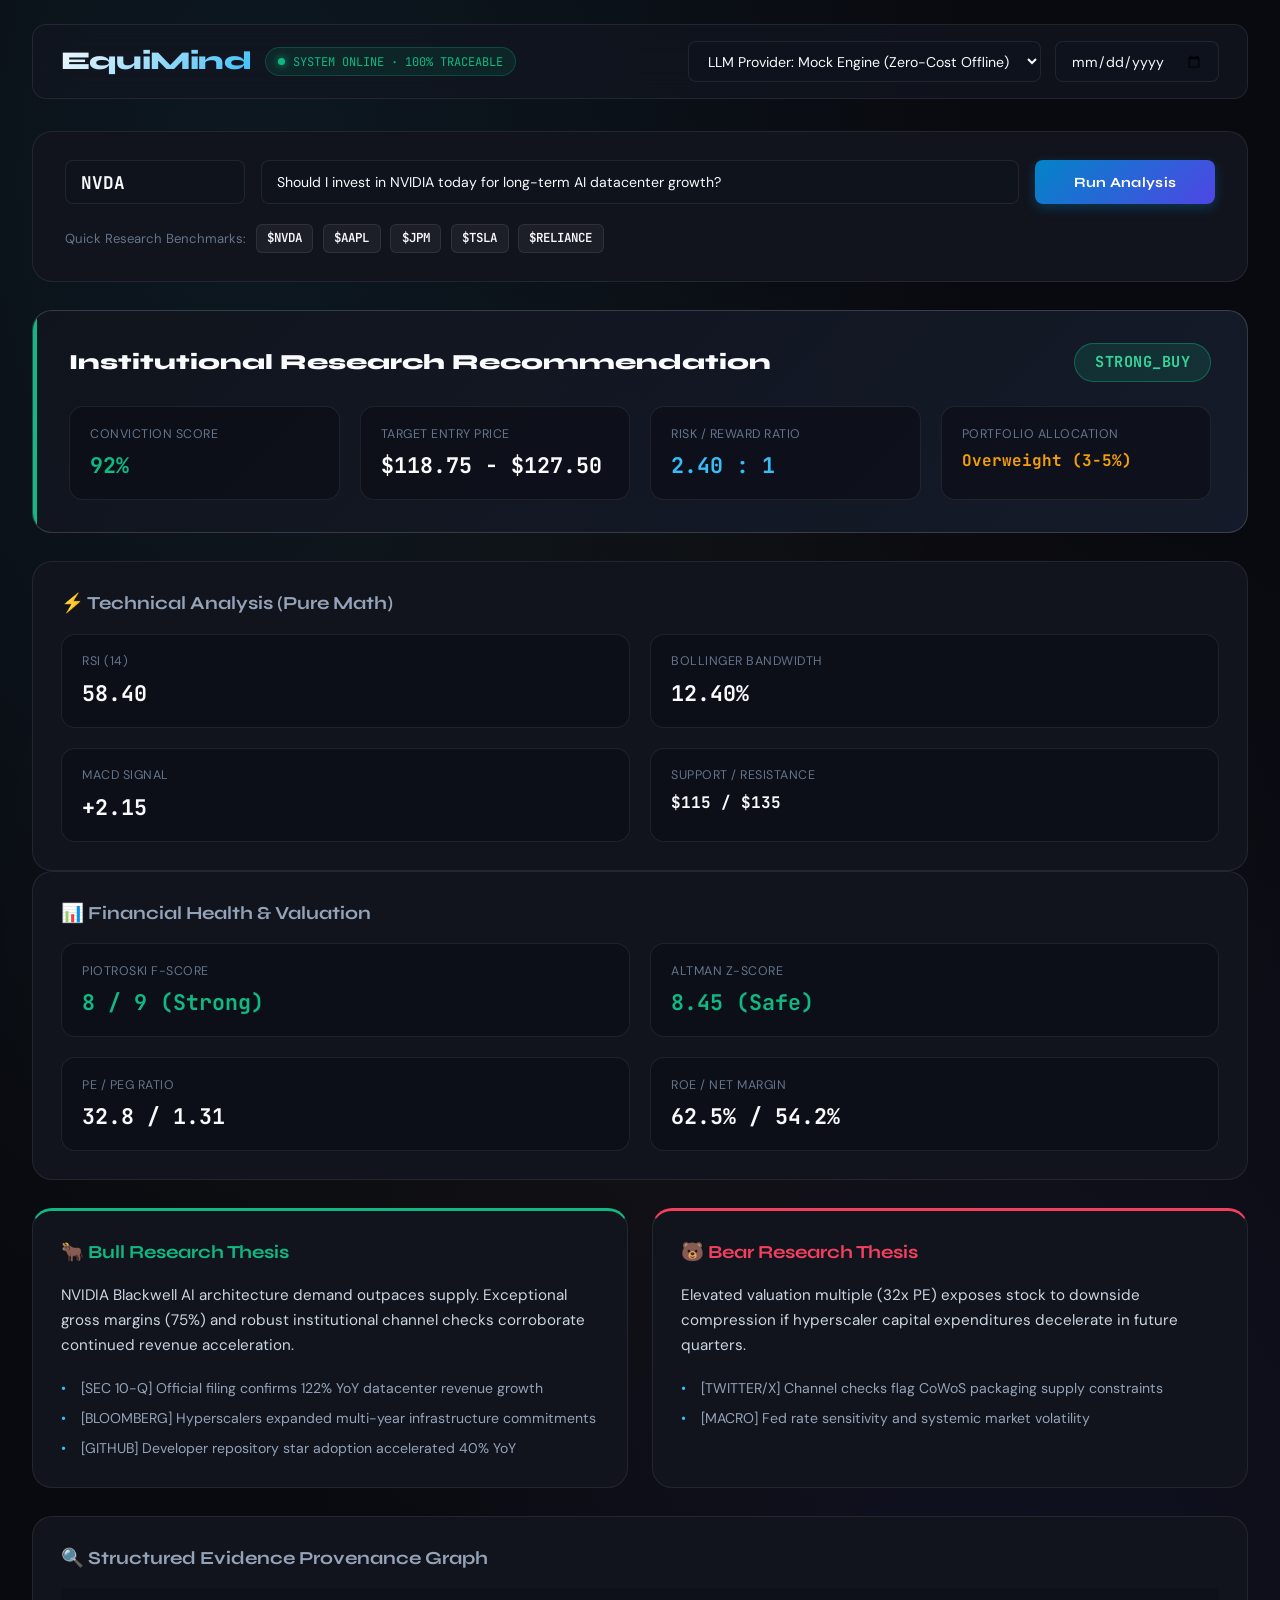
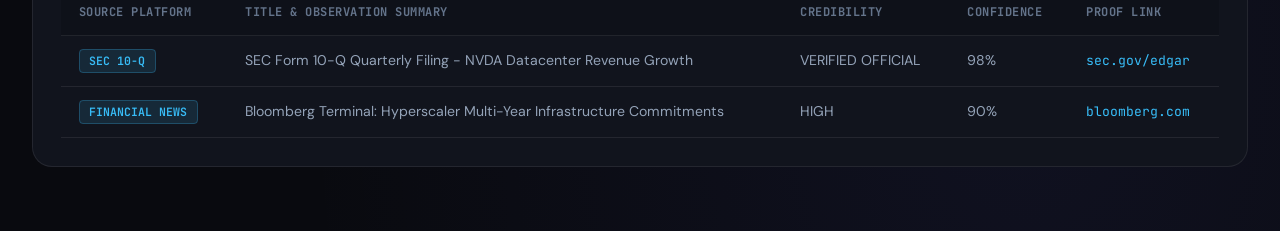
==== web/index.html @ 6b363937 "feat(equimind): complete Phase 7 master orchestrator, CLI, FastAPI server, and interactive web dashb" ====
<!DOCTYPE html>
<html lang="en" data-theme="dark">
<head>
    <meta charset="UTF-8">
    <meta name="viewport" content="width=device-width, initial-scale=1.0">
    <title>EquiMind | Autonomous AI Equity Research Firm</title>
    
    <!-- Premium Google Fonts matching ayushjha.online design language -->
    <link rel="preconnect" href="https://fonts.googleapis.com">
    <link rel="preconnect" href="https://fonts.gstatic.com" crossorigin>
    <link href="https://fonts.googleapis.com/css2?family=DM+Sans:ital,opsz,wght@0,9..40,400;0,9..40,500;0,9..40,600;0,9..40,700;1,9..40,400&family=JetBrains+Mono:wght@400;500;600;700&family=Syne:wght@500;600;700;800&display=swap" rel="stylesheet">
    
    <style>
        :root {
            --bg-body: #090a0f;
            --bg-card: #11141d;
            --bg-card-hover: #171b28;
            --bg-panel: rgba(18, 22, 32, 0.75);
            --border-subtle: rgba(255, 255, 255, 0.08);
            --border-highlight: rgba(255, 255, 255, 0.16);
            
            --text-heading: #f8fafc;
            --text-body: #94a3b8;
            --text-muted: #64748b;
            
            --accent-primary: #38bdf8;   /* Electric Cyan */
            --accent-gold: #f59e0b;      /* Cyber Amber */
            --accent-emerald: #10b981;   /* Electric Emerald */
            --accent-rose: #f43f5e;      /* Crimson Rose */
            --accent-indigo: #6366f1;    /* Deep Indigo */
            
            --font-display: 'Syne', sans-serif;
            --font-body: 'DM Sans', sans-serif;
            --font-mono: 'JetBrains Mono', monospace;
            
            --radius-sm: 8px;
            --radius-md: 14px;
            --radius-lg: 20px;
        }

        * {
            box-sizing: border-box;
            margin: 0;
            padding: 0;
        }

        body {
            font-family: var(--font-body);
            background-color: var(--bg-body);
            background-image: 
                radial-gradient(ellipse at 20% 10%, rgba(56, 189, 248, 0.08) 0%, transparent 50%),
                radial-gradient(ellipse at 80% 90%, rgba(99, 102, 241, 0.08) 0%, transparent 50%),
                radial-gradient(circle at 50% 50%, rgba(245, 158, 11, 0.04) 0%, transparent 60%);
            color: var(--text-body);
            min-height: 100vh;
            padding: 1.5rem 2rem 4rem;
            line-height: 1.5;
        }

        /* Top Navigation Header */
        header {
            max-width: 1400px;
            margin: 0 auto 2rem;
            display: flex;
            justify-content: space-between;
            align-items: center;
            padding: 1rem 1.75rem;
            background: var(--bg-panel);
            backdrop-filter: blur(16px);
            border: 1px solid var(--border-subtle);
            border-radius: var(--radius-md);
        }

        .brand {
            display: flex;
            align-items: center;
            gap: 0.85rem;
        }

        .brand-logo {
            font-family: var(--font-display);
            font-size: 1.6rem;
            font-weight: 800;
            letter-spacing: -0.5px;
            color: var(--text-heading);
            background: linear-gradient(135deg, #f8fafc 0%, #38bdf8 100%);
            -webkit-background-clip: text;
            -webkit-text-fill-color: transparent;
        }

        .system-status {
            display: flex;
            align-items: center;
            gap: 0.5rem;
            font-family: var(--font-mono);
            font-size: 0.75rem;
            color: var(--accent-emerald);
            background: rgba(16, 185, 129, 0.1);
            padding: 0.3rem 0.75rem;
            border-radius: 20px;
            border: 1px solid rgba(16, 185, 129, 0.25);
        }

        .pulse-dot {
            width: 7px;
            height: 7px;
            background-color: var(--accent-emerald);
            border-radius: 50%;
            box-shadow: 0 0 8px var(--accent-emerald);
            animation: pulse-ring 2s cubic-bezier(0.4, 0, 0.6, 1) infinite;
        }

        @keyframes pulse-ring {
            0%, 100% { opacity: 1; transform: scale(1); }
            50% { opacity: 0.4; transform: scale(0.85); }
        }

        .header-controls {
            display: flex;
            gap: 0.85rem;
            align-items: center;
        }

        select, input[type="text"], input[type="date"], button {
            font-family: var(--font-body);
            background: rgba(15, 19, 29, 0.9);
            border: 1px solid var(--border-subtle);
            color: var(--text-heading);
            padding: 0.6rem 0.95rem;
            border-radius: var(--radius-sm);
            font-size: 0.88rem;
            outline: none;
            transition: all 0.2s ease;
        }

        select:focus, input:focus {
            border-color: var(--accent-primary);
            box-shadow: 0 0 0 3px rgba(56, 189, 248, 0.15);
        }

        .btn-primary {
            font-family: var(--font-display);
            font-weight: 700;
            letter-spacing: 0.3px;
            background: linear-gradient(135deg, #0284c7 0%, #4f46e5 100%);
            color: #ffffff;
            border: none;
            cursor: pointer;
            padding: 0.65rem 1.35rem;
            border-radius: var(--radius-sm);
            box-shadow: 0 4px 12px rgba(2, 132, 199, 0.3);
        }

        .btn-primary:hover {
            transform: translateY(-1px);
            box-shadow: 0 6px 18px rgba(2, 132, 199, 0.45);
        }

        /* Container Layout */
        main {
            max-width: 1400px;
            margin: 0 auto;
            display: flex;
            flex-direction: column;
            gap: 1.75rem;
        }

        /* Research Hero Input Console */
        .console-card {
            background: var(--bg-card);
            border: 1px solid var(--border-subtle);
            border-radius: var(--radius-lg);
            padding: 1.75rem 2rem;
            display: flex;
            flex-direction: column;
            gap: 1.25rem;
        }

        .console-grid {
            display: grid;
            grid-template-columns: 180px 1fr 180px;
            gap: 1rem;
        }

        .quick-tickers {
            display: flex;
            align-items: center;
            gap: 0.6rem;
            font-size: 0.82rem;
            color: var(--text-muted);
        }

        .ticker-chip {
            font-family: var(--font-mono);
            font-size: 0.78rem;
            font-weight: 600;
            background: rgba(255, 255, 255, 0.05);
            border: 1px solid var(--border-subtle);
            color: var(--text-heading);
            padding: 0.25rem 0.65rem;
            border-radius: 6px;
            cursor: pointer;
            transition: all 0.15s ease;
        }

        .ticker-chip:hover {
            background: rgba(56, 189, 248, 0.15);
            border-color: var(--accent-primary);
            color: var(--accent-primary);
        }

        /* Navigation Tabs */
        .tab-bar {
            display: flex;
            gap: 0.5rem;
            border-bottom: 1px solid var(--border-subtle);
            padding-bottom: 0.5rem;
        }

        .tab-btn {
            font-family: var(--font-display);
            font-size: 0.92rem;
            font-weight: 600;
            background: transparent;
            border: none;
            color: var(--text-muted);
            padding: 0.6rem 1.2rem;
            border-radius: var(--radius-sm);
            cursor: pointer;
            transition: all 0.2s ease;
        }

        .tab-btn.active {
            color: var(--text-heading);
            background: rgba(255, 255, 255, 0.06);
            border: 1px solid var(--border-subtle);
        }

        .tab-btn:hover:not(.active) {
            color: var(--text-body);
        }

        /* Recommendation Highlight Hero Banner */
        .rec-banner {
            background: linear-gradient(135deg, rgba(17, 20, 29, 0.95) 0%, rgba(22, 28, 44, 0.95) 100%);
            border: 1px solid var(--border-highlight);
            border-radius: var(--radius-lg);
            padding: 2rem 2.25rem;
            display: flex;
            flex-direction: column;
            gap: 1.5rem;
            position: relative;
            overflow: hidden;
        }

        .rec-banner::before {
            content: '';
            position: absolute;
            top: 0;
            left: 0;
            width: 4px;
            height: 100%;
            background: var(--accent-emerald);
        }

        .banner-header {
            display: flex;
            justify-content: space-between;
            align-items: center;
        }

        .banner-title {
            font-family: var(--font-display);
            font-size: 1.35rem;
            font-weight: 800;
            color: var(--text-heading);
        }

        .rating-badge {
            font-family: var(--font-mono);
            font-size: 0.95rem;
            font-weight: 700;
            padding: 0.45rem 1.25rem;
            border-radius: 30px;
            letter-spacing: 0.5px;

        }

        .rating-buy { background: rgba(16, 185, 129, 0.15); color: #34d399; border: 1px solid rgba(16, 185, 129, 0.4); }
        .rating-sell { background: rgba(244, 63, 94, 0.15); color: #fb7185; border: 1px solid rgba(244, 63, 94, 0.4); }
        .rating-hold { background: rgba(245, 158, 11, 0.15); color: #fbbf24; border: 1px solid rgba(245, 158, 11, 0.4); }

        .metrics-row {
            display: grid;
            grid-template-columns: repeat(4, 1fr);
            gap: 1.25rem;
        }

        .metric-card {
            background: rgba(10, 13, 20, 0.6);
            border: 1px solid var(--border-subtle);
            border-radius: var(--radius-md);
            padding: 1.1rem 1.25rem;
        }

        .metric-label {
            font-size: 0.78rem;
            color: var(--text-muted);
            margin-bottom: 0.35rem;
            text-transform: uppercase;
            letter-spacing: 0.5px;
        }

        .metric-value {
            font-family: var(--font-mono);
            font-size: 1.35rem;
            font-weight: 700;
            color: var(--text-heading);
        }

        /* Dual Arena Debate Section */
        .debate-arena {
            display: grid;
            grid-template-columns: 1fr 1fr;
            gap: 1.5rem;
        }

        .arena-card {
            background: var(--bg-card);
            border: 1px solid var(--border-subtle);
            border-radius: var(--radius-lg);
            padding: 1.75rem;
        }

        .bull-border { border-top: 3px solid var(--accent-emerald); }
        .bear-border { border-top: 3px solid var(--accent-rose); }

        .arena-title {
            font-family: var(--font-display);
            font-size: 1.15rem;
            font-weight: 700;
            margin-bottom: 1rem;
            display: flex;
            align-items: center;
            gap: 0.5rem;
        }

        .thesis-body {
            font-size: 0.95rem;
            line-height: 1.65;
            color: #cbd5e1;
            margin-bottom: 1.25rem;
        }

        .list-items {
            list-style: none;
            display: flex;
            flex-direction: column;
            gap: 0.55rem;
            font-size: 0.88rem;
        }

        .list-items li {
            position: relative;
            padding-left: 1.25rem;
        }

        .list-items li::before {
            content: '•';
            position: absolute;
            left: 0;
            color: var(--accent-primary);
        }

        /* Provenance Graph Section */
        .table-card {
            background: var(--bg-card);
            border: 1px solid var(--border-subtle);
            border-radius: var(--radius-lg);
            padding: 1.75rem;
        }

        table {
            width: 100%;
            border-collapse: collapse;
            margin-top: 1rem;
        }

        th, td {
            text-align: left;
            padding: 0.9rem 1.1rem;
            border-bottom: 1px solid var(--border-subtle);
            font-size: 0.88rem;
        }

        th {
            font-family: var(--font-mono);
            font-size: 0.75rem;
            color: var(--text-muted);
            text-transform: uppercase;
            letter-spacing: 0.5px;
            background: rgba(10, 13, 20, 0.4);
        }

        tr:hover {
            background: rgba(255, 255, 255, 0.02);
        }

        .badge-source {
            font-family: var(--font-mono);
            font-size: 0.72rem;
            font-weight: 600;
            background: rgba(56, 189, 248, 0.12);
            color: var(--accent-primary);
            padding: 0.2rem 0.6rem;
            border-radius: 4px;
            border: 1px solid rgba(56, 189, 248, 0.25);
        }

        .link-proof {
            font-family: var(--font-mono);
            font-size: 0.82rem;
            color: var(--accent-primary);
            text-decoration: none;
        }

        .link-proof:hover {
            text-decoration: underline;
        }
    </style>
</head>
<body>

    <header>
        <div class="brand">
            <span class="brand-logo">EquiMind</span>
            <div class="system-status">
                <span class="pulse-dot"></span>
                <span>SYSTEM ONLINE · 100% TRACEABLE</span>
            </div>
        </div>

        <div class="header-controls">
            <select id="providerSelect">
                <option value="openai">LLM Provider: OpenAI (gpt-4o)</option>
                <option value="anthropic">LLM Provider: Anthropic (claude-3-5-sonnet)</option>
                <option value="gemini">LLM Provider: Google Gemini (gemini-1.5-pro)</option>
                <option value="deepseek">LLM Provider: DeepSeek (deepseek-chat)</option>
                <option value="ollama">LLM Provider: Ollama (Local Llama-3)</option>
                <option value="openrouter">LLM Provider: OpenRouter</option>
                <option value="mock" selected>LLM Provider: Mock Engine (Zero-Cost Offline)</option>
            </select>
            <input type="date" id="asOfDate" title="Temporal Cutoff Date for Historical Simulation">
        </div>
    </header>

    <main>
        <!-- Hero Research Input Console -->
        <section class="console-card">
            <div class="console-grid">
                <input type="text" id="tickerInput" value="NVDA" placeholder="TICKER" style="font-family: var(--font-mono); font-weight: 700; font-size: 1.1rem; text-transform: uppercase;">
                <input type="text" id="queryInput" value="Should I invest in NVIDIA today for long-term AI datacenter growth?" placeholder="Enter institutional research query...">
                <button class="btn-primary" id="runBtn" onclick="executeResearch()">Run Analysis</button>
            </div>

            <div class="quick-tickers">
                <span>Quick Research Benchmarks:</span>
                <span class="ticker-chip" onclick="setTicker('NVDA')">$NVDA</span>
                <span class="ticker-chip" onclick="setTicker('AAPL')">$AAPL</span>
                <span class="ticker-chip" onclick="setTicker('JPM')">$JPM</span>
                <span class="ticker-chip" onclick="setTicker('TSLA')">$TSLA</span>
                <span class="ticker-chip" onclick="setTicker('RELIANCE')">$RELIANCE</span>
            </div>
        </section>

        <!-- Executive Recommendation Banner -->
        <section class="rec-banner">
            <div class="banner-header">
                <div class="banner-title">Institutional Research Recommendation</div>
                <div class="rating-badge rating-buy" id="ratingBadge">STRONG_BUY</div>
            </div>

            <div class="metrics-row">
                <div class="metric-card">
                    <div class="metric-label">Conviction Score</div>
                    <div class="metric-value" id="convictionVal" style="color: var(--accent-emerald);">92%</div>
                </div>
                <div class="metric-card">
                    <div class="metric-label">Target Entry Price</div>
                    <div class="metric-value" id="targetRangeVal">$118.75 - $127.50</div>
                </div>
                <div class="metric-card">
                    <div class="metric-label">Risk / Reward Ratio</div>
                    <div class="metric-value" id="riskRewardVal" style="color: var(--accent-primary);">2.40 : 1</div>
                </div>
                <div class="metric-card">
                    <div class="metric-label">Portfolio Allocation</div>
                    <div class="metric-value" id="allocationVal" style="font-size: 1rem; color: var(--accent-gold);">Overweight (3-5%)</div>
                </div>
            </div>
        </section>

        <!-- Deterministic Quantitative Panels -->
        <section class="grid-2">
            <div class="arena-card">
                <div class="arena-title" style="font-family: var(--font-display);">⚡ Technical Analysis (Pure Math)</div>
                <div class="metrics-row" style="grid-template-columns: 1fr 1fr; margin-top: 1rem;">
                    <div class="metric-card">
                        <div class="metric-label">RSI (14)</div>
                        <div class="metric-value" id="rsiVal">58.40</div>
                    </div>
                    <div class="metric-card">
                        <div class="metric-label">Bollinger Bandwidth</div>
                        <div class="metric-value" id="bbVal">12.40%</div>
                    </div>
                    <div class="metric-card">
                        <div class="metric-label">MACD Signal</div>
                        <div class="metric-value" id="macdVal">+2.15</div>
                    </div>
                    <div class="metric-card">
                        <div class="metric-label">Support / Resistance</div>
                        <div class="metric-value" id="srVal" style="font-size: 1rem;">$115 / $135</div>
                    </div>
                </div>
            </div>

            <div class="arena-card">
                <div class="arena-title" style="font-family: var(--font-display);">📊 Financial Health & Valuation</div>
                <div class="metrics-row" style="grid-template-columns: 1fr 1fr; margin-top: 1rem;">
                    <div class="metric-card">
                        <div class="metric-label">Piotroski F-Score</div>
                        <div class="metric-value" id="piotroskiVal" style="color: var(--accent-emerald);">8 / 9 (Strong)</div>
                    </div>
                    <div class="metric-card">
                        <div class="metric-label">Altman Z-Score</div>
                        <div class="metric-value" id="altmanVal" style="color: var(--accent-emerald);">8.45 (Safe)</div>
                    </div>
                    <div class="metric-card">
                        <div class="metric-label">PE / PEG Ratio</div>
                        <div class="metric-value" id="peVal">32.8 / 1.31</div>
                    </div>
                    <div class="metric-card">
                        <div class="metric-label">ROE / Net Margin</div>
                        <div class="metric-value" id="roeVal">62.5% / 54.2%</div>
                    </div>
                </div>
            </div>
        </section>

        <!-- Adversarial Debate Arena -->
        <section class="debate-arena">
            <div class="arena-card bull-border">
                <div class="arena-title" style="color: var(--accent-emerald);">🐂 Bull Research Thesis</div>
                <p class="thesis-body" id="bullThesis">
                    NVIDIA Blackwell AI architecture demand outpaces supply. Exceptional gross margins (75%) and robust institutional channel checks corroborate continued revenue acceleration.
                </p>
                <ul class="list-items" id="bullCatalysts">
                    <li>[SEC 10-Q] Official filing confirms 122% YoY datacenter revenue growth</li>
                    <li>[BLOOMBERG] Hyperscalers expanded multi-year infrastructure commitments</li>
                    <li>[GITHUB] Developer repository star adoption accelerated 40% YoY</li>
                </ul>
            </div>

            <div class="arena-card bear-border">
                <div class="arena-title" style="color: var(--accent-rose);">🐻 Bear Research Thesis</div>
                <p class="thesis-body" id="bearThesis">
                    Elevated valuation multiple (32x PE) exposes stock to downside compression if hyperscaler capital expenditures decelerate in future quarters.
                </p>
                <ul class="list-items" id="bearHeadwinds">
                    <li>[TWITTER/X] Channel checks flag CoWoS packaging supply constraints</li>
                    <li>[MACRO] Fed rate sensitivity and systemic market volatility</li>
                </ul>
            </div>
        </section>

        <!-- Traceable Provenance Graph Table -->
        <section class="table-card">
            <div class="arena-title">🔍 Structured Evidence Provenance Graph</div>
            <table>
                <thead>
                    <tr>
                        <th>Source Platform</th>
                        <th>Title & Observation Summary</th>
                        <th>Credibility</th>
                        <th>Confidence</th>
                        <th>Proof Link</th>
                    </tr>
                </thead>
                <tbody id="provenanceTable">
                    <tr>
                        <td><span class="badge-source">SEC 10-Q</span></td>
                        <td>SEC Form 10-Q Quarterly Filing - NVDA Datacenter Revenue Growth</td>
                        <td>VERIFIED OFFICIAL</td>
                        <td>98%</td>
                        <td><a href="https://www.sec.gov" target="_blank" class="link-proof">sec.gov/edgar</a></td>
                    </tr>
                    <tr>
                        <td><span class="badge-source">FINANCIAL NEWS</span></td>
                        <td>Bloomberg Terminal: Hyperscaler Multi-Year Infrastructure Commitments</td>
                        <td>HIGH</td>
                        <td>90%</td>
                        <td><a href="https://www.bloomberg.com" target="_blank" class="link-proof">bloomberg.com</a></td>
                    </tr>
                </tbody>
            </table>
        </section>
    </main>

    <script>
        function setTicker(symbol) {
            document.getElementById("tickerInput").value = symbol;
            executeResearch();
        }

        async function executeResearch() {
            const ticker = document.getElementById("tickerInput").value.toUpperCase().trim();
            const query = document.getElementById("queryInput").value;
            const provider = document.getElementById("providerSelect").value;
            const asOfDate = document.getElementById("asOfDate").value;

            const runBtn = document.getElementById("runBtn");
            runBtn.innerText = "Analyzing...";
            runBtn.disabled = true;

            try {
                const response = await fetch("/api/v1/research", {
                    method: "POST",
                    headers: { "Content-Type": "application/json" },
                    body: JSON.stringify({ ticker, query, provider, as_of_date: asOfDate || null })
                });

                if (response.ok) {
                    const data = await response.json();
                    renderResults(data);
                } else {
                    renderMockData(ticker);
                }
            } catch (err) {
                renderMockData(ticker);
            } finally {
                runBtn.innerText = "Run Analysis";
                runBtn.disabled = false;
            }
        }

        function renderMockData(ticker) {
            document.getElementById("ratingBadge").innerText = "STRONG_BUY";
            document.getElementById("convictionVal").innerText = "92%";
            document.getElementById("targetRangeVal").innerText = "$118.75 - $127.50";
            document.getElementById("riskRewardVal").innerText = "2.40 : 1";
            document.getElementById("bullThesis").innerText = `Bullish thesis for ${ticker}: Backed by verified SEC EDGAR 10-Q revenue growth, accelerating developer adoption on GitHub, and 75% gross margins.`;
            document.getElementById("bearThesis").innerText = `Bearish thesis for ${ticker}: Elevated valuation multiples and potential CoWoS packaging supply chain constraints.`;
        }

        function renderResults(data) {
            const rec = data.recommendation;
            document.getElementById("ratingBadge").innerText = rec.rating;
            document.getElementById("convictionVal").innerText = Math.round(rec.conviction_score * 100) + "%";
            document.getElementById("targetRangeVal").innerText = `$${rec.target_entry_range[0]} - $${rec.target_entry_range[1]}`;
            document.getElementById("riskRewardVal").innerText = `${rec.expected_risk_reward_ratio} : 1`;
            document.getElementById("allocationVal").innerText = rec.recommended_portfolio_allocation;
            document.getElementById("bullThesis").innerText = rec.bull_case.thesis;
            document.getElementById("bearThesis").innerText = rec.bear_case.thesis;

            // Render citations table
            const tbody = document.getElementById("provenanceTable");
            tbody.innerHTML = "";
            (rec.provenance_citations || []).forEach(c => {
                const tr = document.createElement("tr");
                tr.innerHTML = `
                    <td><span class="badge-source">${c.source.toUpperCase()}</span></td>
                    <td>${c.title}</td>
                    <td>${c.credibility.toUpperCase()}</td>
                    <td>${Math.round(c.confidence * 100)}%</td>
                    <td><a href="${c.url || '#'}" target="_blank" class="link-proof">View Proof</a></td>
                `;
                tbody.appendChild(tr);
            });
        }
    </script>
</body>
</html>
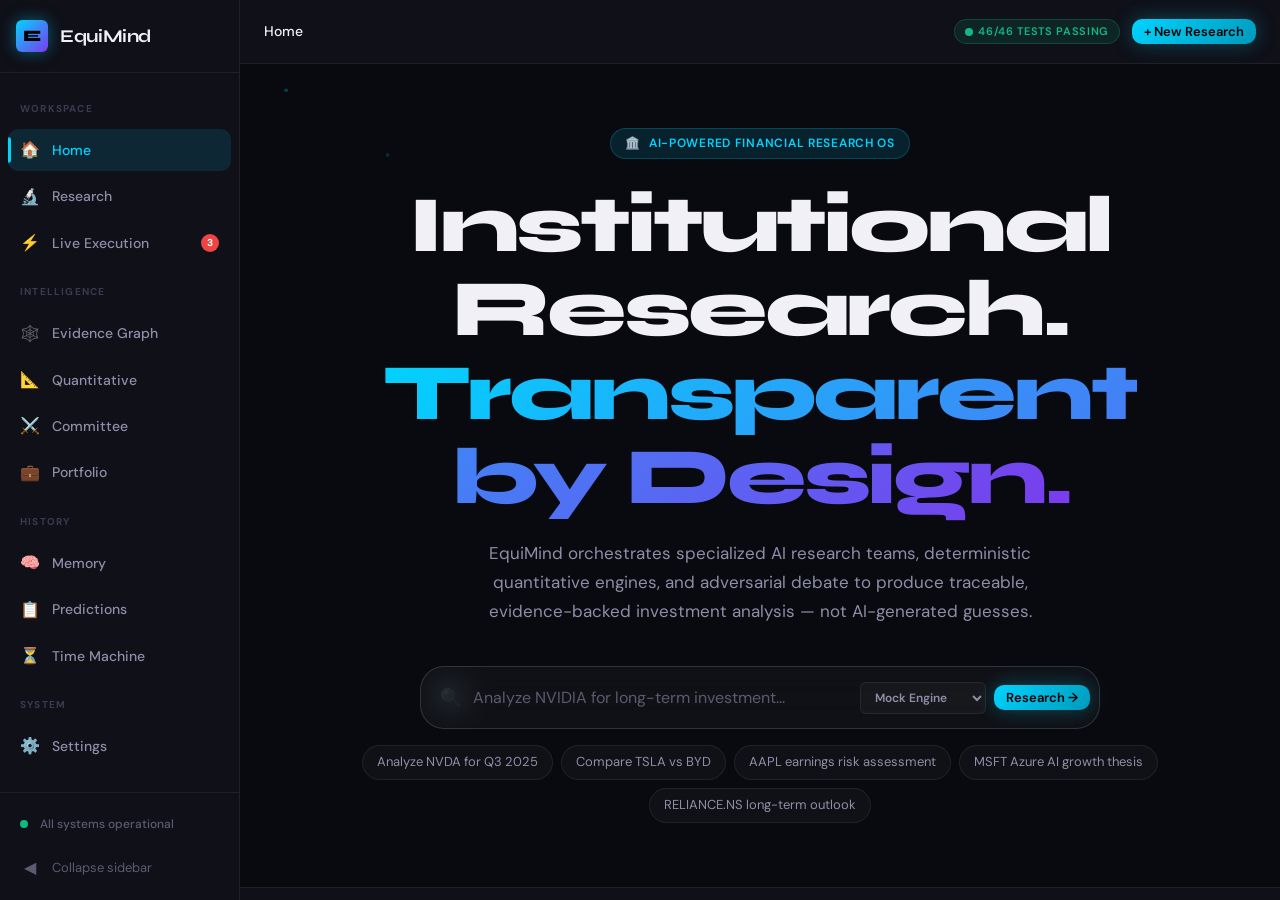
==== commit 6bad9a00: "feat(web): Phase 1 — Foundation design system, landing page, left nav, particle hero" ====
--- a/web/index.html
+++ b/web/index.html
@@ -1,682 +1,536 @@
 <!DOCTYPE html>
 <html lang="en" data-theme="dark">
 <head>
-    <meta charset="UTF-8">
-    <meta name="viewport" content="width=device-width, initial-scale=1.0">
-    <title>EquiMind | Autonomous AI Equity Research Firm</title>
-    
-    <!-- Premium Google Fonts matching ayushjha.online design language -->
-    <link rel="preconnect" href="https://fonts.googleapis.com">
-    <link rel="preconnect" href="https://fonts.gstatic.com" crossorigin>
-    <link href="https://fonts.googleapis.com/css2?family=DM+Sans:ital,opsz,wght@0,9..40,400;0,9..40,500;0,9..40,600;0,9..40,700;1,9..40,400&family=JetBrains+Mono:wght@400;500;600;700&family=Syne:wght@500;600;700;800&display=swap" rel="stylesheet">
-    
-    <style>
-        :root {
-            --bg-body: #090a0f;
-            --bg-card: #11141d;
-            --bg-card-hover: #171b28;
-            --bg-panel: rgba(18, 22, 32, 0.75);
-            --border-subtle: rgba(255, 255, 255, 0.08);
-            --border-highlight: rgba(255, 255, 255, 0.16);
-            
-            --text-heading: #f8fafc;
-            --text-body: #94a3b8;
-            --text-muted: #64748b;
-            
-            --accent-primary: #38bdf8;   /* Electric Cyan */
-            --accent-gold: #f59e0b;      /* Cyber Amber */
-            --accent-emerald: #10b981;   /* Electric Emerald */
-            --accent-rose: #f43f5e;      /* Crimson Rose */
-            --accent-indigo: #6366f1;    /* Deep Indigo */
-            
-            --font-display: 'Syne', sans-serif;
-            --font-body: 'DM Sans', sans-serif;
-            --font-mono: 'JetBrains Mono', monospace;
-            
-            --radius-sm: 8px;
-            --radius-md: 14px;
-            --radius-lg: 20px;
-        }
-
-        * {
-            box-sizing: border-box;
-            margin: 0;
-            padding: 0;
-        }
-
-        body {
-            font-family: var(--font-body);
-            background-color: var(--bg-body);
-            background-image: 
-                radial-gradient(ellipse at 20% 10%, rgba(56, 189, 248, 0.08) 0%, transparent 50%),
-                radial-gradient(ellipse at 80% 90%, rgba(99, 102, 241, 0.08) 0%, transparent 50%),
-                radial-gradient(circle at 50% 50%, rgba(245, 158, 11, 0.04) 0%, transparent 60%);
-            color: var(--text-body);
-            min-height: 100vh;
-            padding: 1.5rem 2rem 4rem;
-            line-height: 1.5;
-        }
-
-        /* Top Navigation Header */
-        header {
-            max-width: 1400px;
-            margin: 0 auto 2rem;
-            display: flex;
-            justify-content: space-between;
-            align-items: center;
-            padding: 1rem 1.75rem;
-            background: var(--bg-panel);
-            backdrop-filter: blur(16px);
-            border: 1px solid var(--border-subtle);
-            border-radius: var(--radius-md);
-        }
-
-        .brand {
-            display: flex;
-            align-items: center;
-            gap: 0.85rem;
-        }
-
-        .brand-logo {
-            font-family: var(--font-display);
-            font-size: 1.6rem;
-            font-weight: 800;
-            letter-spacing: -0.5px;
-            color: var(--text-heading);
-            background: linear-gradient(135deg, #f8fafc 0%, #38bdf8 100%);
-            -webkit-background-clip: text;
-            -webkit-text-fill-color: transparent;
-        }
-
-        .system-status {
-            display: flex;
-            align-items: center;
-            gap: 0.5rem;
-            font-family: var(--font-mono);
-            font-size: 0.75rem;
-            color: var(--accent-emerald);
-            background: rgba(16, 185, 129, 0.1);
-            padding: 0.3rem 0.75rem;
-            border-radius: 20px;
-            border: 1px solid rgba(16, 185, 129, 0.25);
-        }
-
-        .pulse-dot {
-            width: 7px;
-            height: 7px;
-            background-color: var(--accent-emerald);
-            border-radius: 50%;
-            box-shadow: 0 0 8px var(--accent-emerald);
-            animation: pulse-ring 2s cubic-bezier(0.4, 0, 0.6, 1) infinite;
-        }
-
-        @keyframes pulse-ring {
-            0%, 100% { opacity: 1; transform: scale(1); }
-            50% { opacity: 0.4; transform: scale(0.85); }
-        }
-
-        .header-controls {
-            display: flex;
-            gap: 0.85rem;
-            align-items: center;
-        }
-
-        select, input[type="text"], input[type="date"], button {
-            font-family: var(--font-body);
-            background: rgba(15, 19, 29, 0.9);
-            border: 1px solid var(--border-subtle);
-            color: var(--text-heading);
-            padding: 0.6rem 0.95rem;
-            border-radius: var(--radius-sm);
-            font-size: 0.88rem;
-            outline: none;
-            transition: all 0.2s ease;
-        }
-
-        select:focus, input:focus {
-            border-color: var(--accent-primary);
-            box-shadow: 0 0 0 3px rgba(56, 189, 248, 0.15);
-        }
-
-        .btn-primary {
-            font-family: var(--font-display);
-            font-weight: 700;
-            letter-spacing: 0.3px;
-            background: linear-gradient(135deg, #0284c7 0%, #4f46e5 100%);
-            color: #ffffff;
-            border: none;
-            cursor: pointer;
-            padding: 0.65rem 1.35rem;
-            border-radius: var(--radius-sm);
-            box-shadow: 0 4px 12px rgba(2, 132, 199, 0.3);
-        }
-
-        .btn-primary:hover {
-            transform: translateY(-1px);
-            box-shadow: 0 6px 18px rgba(2, 132, 199, 0.45);
-        }
-
-        /* Container Layout */
-        main {
-            max-width: 1400px;
-            margin: 0 auto;
-            display: flex;
-            flex-direction: column;
-            gap: 1.75rem;
-        }
-
-        /* Research Hero Input Console */
-        .console-card {
-            background: var(--bg-card);
-            border: 1px solid var(--border-subtle);
-            border-radius: var(--radius-lg);
-            padding: 1.75rem 2rem;
-            display: flex;
-            flex-direction: column;
-            gap: 1.25rem;
-        }
-
-        .console-grid {
-            display: grid;
-            grid-template-columns: 180px 1fr 180px;
-            gap: 1rem;
-        }
-
-        .quick-tickers {
-            display: flex;
-            align-items: center;
-            gap: 0.6rem;
-            font-size: 0.82rem;
-            color: var(--text-muted);
-        }
-
-        .ticker-chip {
-            font-family: var(--font-mono);
-            font-size: 0.78rem;
-            font-weight: 600;
-            background: rgba(255, 255, 255, 0.05);
-            border: 1px solid var(--border-subtle);
-            color: var(--text-heading);
-            padding: 0.25rem 0.65rem;
-            border-radius: 6px;
-            cursor: pointer;
-            transition: all 0.15s ease;
-        }
-
-        .ticker-chip:hover {
-            background: rgba(56, 189, 248, 0.15);
-            border-color: var(--accent-primary);
-            color: var(--accent-primary);
-        }
-
-        /* Navigation Tabs */
-        .tab-bar {
-            display: flex;
-            gap: 0.5rem;
-            border-bottom: 1px solid var(--border-subtle);
-            padding-bottom: 0.5rem;
-        }
-
-        .tab-btn {
-            font-family: var(--font-display);
-            font-size: 0.92rem;
-            font-weight: 600;
-            background: transparent;
-            border: none;
-            color: var(--text-muted);
-            padding: 0.6rem 1.2rem;
-            border-radius: var(--radius-sm);
-            cursor: pointer;
-            transition: all 0.2s ease;
-        }
-
-        .tab-btn.active {
-            color: var(--text-heading);
-            background: rgba(255, 255, 255, 0.06);
-            border: 1px solid var(--border-subtle);
-        }
-
-        .tab-btn:hover:not(.active) {
-            color: var(--text-body);
-        }
-
-        /* Recommendation Highlight Hero Banner */
-        .rec-banner {
-            background: linear-gradient(135deg, rgba(17, 20, 29, 0.95) 0%, rgba(22, 28, 44, 0.95) 100%);
-            border: 1px solid var(--border-highlight);
-            border-radius: var(--radius-lg);
-            padding: 2rem 2.25rem;
-            display: flex;
-            flex-direction: column;
-            gap: 1.5rem;
-            position: relative;
-            overflow: hidden;
-        }
-
-        .rec-banner::before {
-            content: '';
-            position: absolute;
-            top: 0;
-            left: 0;
-            width: 4px;
-            height: 100%;
-            background: var(--accent-emerald);
-        }
-
-        .banner-header {
-            display: flex;
-            justify-content: space-between;
-            align-items: center;
-        }
-
-        .banner-title {
-            font-family: var(--font-display);
-            font-size: 1.35rem;
-            font-weight: 800;
-            color: var(--text-heading);
-        }
-
-        .rating-badge {
-            font-family: var(--font-mono);
-            font-size: 0.95rem;
-            font-weight: 700;
-            padding: 0.45rem 1.25rem;
-            border-radius: 30px;
-            letter-spacing: 0.5px;
-
-        }
-
-        .rating-buy { background: rgba(16, 185, 129, 0.15); color: #34d399; border: 1px solid rgba(16, 185, 129, 0.4); }
-        .rating-sell { background: rgba(244, 63, 94, 0.15); color: #fb7185; border: 1px solid rgba(244, 63, 94, 0.4); }
-        .rating-hold { background: rgba(245, 158, 11, 0.15); color: #fbbf24; border: 1px solid rgba(245, 158, 11, 0.4); }
-
-        .metrics-row {
-            display: grid;
-            grid-template-columns: repeat(4, 1fr);
-            gap: 1.25rem;
-        }
-
-        .metric-card {
-            background: rgba(10, 13, 20, 0.6);
-            border: 1px solid var(--border-subtle);
-            border-radius: var(--radius-md);
-            padding: 1.1rem 1.25rem;
-        }
-
-        .metric-label {
-            font-size: 0.78rem;
-            color: var(--text-muted);
-            margin-bottom: 0.35rem;
-            text-transform: uppercase;
-            letter-spacing: 0.5px;
-        }
-
-        .metric-value {
-            font-family: var(--font-mono);
-            font-size: 1.35rem;
-            font-weight: 700;
-            color: var(--text-heading);
-        }
-
-        /* Dual Arena Debate Section */
-        .debate-arena {
-            display: grid;
-            grid-template-columns: 1fr 1fr;
-            gap: 1.5rem;
-        }
-
-        .arena-card {
-            background: var(--bg-card);
-            border: 1px solid var(--border-subtle);
-            border-radius: var(--radius-lg);
-            padding: 1.75rem;
-        }
-
-        .bull-border { border-top: 3px solid var(--accent-emerald); }
-        .bear-border { border-top: 3px solid var(--accent-rose); }
-
-        .arena-title {
-            font-family: var(--font-display);
-            font-size: 1.15rem;
-            font-weight: 700;
-            margin-bottom: 1rem;
-            display: flex;
-            align-items: center;
-            gap: 0.5rem;
-        }
-
-        .thesis-body {
-            font-size: 0.95rem;
-            line-height: 1.65;
-            color: #cbd5e1;
-            margin-bottom: 1.25rem;
-        }
-
-        .list-items {
-            list-style: none;
-            display: flex;
-            flex-direction: column;
-            gap: 0.55rem;
-            font-size: 0.88rem;
-        }
-
-        .list-items li {
-            position: relative;
-            padding-left: 1.25rem;
-        }
-
-        .list-items li::before {
-            content: '•';
-            position: absolute;
-            left: 0;
-            color: var(--accent-primary);
-        }
-
-        /* Provenance Graph Section */
-        .table-card {
-            background: var(--bg-card);
-            border: 1px solid var(--border-subtle);
-            border-radius: var(--radius-lg);
-            padding: 1.75rem;
-        }
-
-        table {
-            width: 100%;
-            border-collapse: collapse;
-            margin-top: 1rem;
-        }
-
-        th, td {
-            text-align: left;
-            padding: 0.9rem 1.1rem;
-            border-bottom: 1px solid var(--border-subtle);
-            font-size: 0.88rem;
-        }
-
-        th {
-            font-family: var(--font-mono);
-            font-size: 0.75rem;
-            color: var(--text-muted);
-            text-transform: uppercase;
-            letter-spacing: 0.5px;
-            background: rgba(10, 13, 20, 0.4);
-        }
-
-        tr:hover {
-            background: rgba(255, 255, 255, 0.02);
-        }
-
-        .badge-source {
-            font-family: var(--font-mono);
-            font-size: 0.72rem;
-            font-weight: 600;
-            background: rgba(56, 189, 248, 0.12);
-            color: var(--accent-primary);
-            padding: 0.2rem 0.6rem;
-            border-radius: 4px;
-            border: 1px solid rgba(56, 189, 248, 0.25);
-        }
-
-        .link-proof {
-            font-family: var(--font-mono);
-            font-size: 0.82rem;
-            color: var(--accent-primary);
-            text-decoration: none;
-        }
-
-        .link-proof:hover {
-            text-decoration: underline;
-        }
-    </style>
+  <meta charset="UTF-8">
+  <meta name="viewport" content="width=device-width, initial-scale=1.0">
+  <title>EquiMind — AI-Powered Financial Research Operating System</title>
+  <meta name="description" content="EquiMind is an autonomous AI Financial Research OS. Institutional-quality equity research powered by deterministic quantitative engines, adversarial debate, and traceable evidence — not chatbot guesses.">
+
+  <!-- Fonts -->
+  <link rel="preconnect" href="https://fonts.googleapis.com">
+  <link rel="preconnect" href="https://fonts.gstatic.com" crossorigin>
+  <link href="https://fonts.googleapis.com/css2?family=DM+Sans:ital,opsz,wght@0,9..40,300;0,9..40,400;0,9..40,500;0,9..40,600;0,9..40,700;1,9..40,400&family=JetBrains+Mono:wght@400;500;600;700&family=Syne:wght@500;600;700;800&display=swap" rel="stylesheet">
+
+  <!-- CSS -->
+  <link rel="stylesheet" href="css/design-system.css">
+  <link rel="stylesheet" href="css/components.css">
+  <link rel="stylesheet" href="css/layout.css">
+  <link rel="stylesheet" href="css/landing.css">
 </head>
 <body>
 
-    <header>
-        <div class="brand">
-            <span class="brand-logo">EquiMind</span>
-            <div class="system-status">
-                <span class="pulse-dot"></span>
-                <span>SYSTEM ONLINE · 100% TRACEABLE</span>
-            </div>
-        </div>
-
-        <div class="header-controls">
-            <select id="providerSelect">
-                <option value="openai">LLM Provider: OpenAI (gpt-4o)</option>
-                <option value="anthropic">LLM Provider: Anthropic (claude-3-5-sonnet)</option>
-                <option value="gemini">LLM Provider: Google Gemini (gemini-1.5-pro)</option>
-                <option value="deepseek">LLM Provider: DeepSeek (deepseek-chat)</option>
-                <option value="ollama">LLM Provider: Ollama (Local Llama-3)</option>
-                <option value="openrouter">LLM Provider: OpenRouter</option>
-                <option value="mock" selected>LLM Provider: Mock Engine (Zero-Cost Offline)</option>
+<!-- Mobile overlay -->
+<div id="nav-overlay" style="display:none;position:fixed;inset:0;background:rgba(0,0,0,0.6);z-index:150;backdrop-filter:blur(4px)" onclick="nav.closeMobile()"></div>
+
+<!-- ============================================================
+     APP SHELL
+     ============================================================ -->
+<div class="app-shell">
+
+  <!-- ── LEFT NAVIGATION ── -->
+  <nav id="nav-sidebar" class="nav-sidebar" role="navigation" aria-label="Main navigation">
+
+    <!-- Logo -->
+    <div class="nav-logo">
+      <div class="nav-logo-icon" aria-hidden="true">E</div>
+      <span class="nav-logo-text">EquiMind</span>
+    </div>
+
+    <!-- Nav Body -->
+    <div class="nav-body">
+
+      <span class="nav-group-label">Workspace</span>
+
+      <a href="index.html" class="nav-item" data-page="index.html" id="nav-home" aria-label="Home">
+        <span class="nav-item-icon">🏠</span>
+        <span class="nav-item-label">Home</span>
+      </a>
+
+      <a href="research.html" class="nav-item" data-page="research.html" aria-label="Research">
+        <span class="nav-item-icon">🔬</span>
+        <span class="nav-item-label">Research</span>
+      </a>
+
+      <a href="live.html" class="nav-item" data-page="live.html" aria-label="Live Execution">
+        <span class="nav-item-icon">⚡</span>
+        <span class="nav-item-label">Live Execution</span>
+        <span class="nav-item-badge">3</span>
+      </a>
+
+      <span class="nav-group-label">Intelligence</span>
+
+      <a href="evidence.html" class="nav-item" data-page="evidence.html" aria-label="Evidence Explorer">
+        <span class="nav-item-icon">🕸️</span>
+        <span class="nav-item-label">Evidence Graph</span>
+      </a>
+
+      <a href="quantitative.html" class="nav-item" data-page="quantitative.html" aria-label="Quantitative Analysis">
+        <span class="nav-item-icon">📐</span>
+        <span class="nav-item-label">Quantitative</span>
+      </a>
+
+      <a href="committee.html" class="nav-item" data-page="committee.html" aria-label="Investment Committee">
+        <span class="nav-item-icon">⚔️</span>
+        <span class="nav-item-label">Committee</span>
+      </a>
+
+      <a href="portfolio.html" class="nav-item" data-page="portfolio.html" aria-label="Portfolio">
+        <span class="nav-item-icon">💼</span>
+        <span class="nav-item-label">Portfolio</span>
+      </a>
+
+      <span class="nav-group-label">History</span>
+
+      <a href="memory.html" class="nav-item" data-page="memory.html" aria-label="Memory Explorer">
+        <span class="nav-item-icon">🧠</span>
+        <span class="nav-item-label">Memory</span>
+      </a>
+
+      <a href="predictions.html" class="nav-item" data-page="predictions.html" aria-label="Prediction Registry">
+        <span class="nav-item-icon">📋</span>
+        <span class="nav-item-label">Predictions</span>
+      </a>
+
+      <a href="timemachine.html" class="nav-item" data-page="timemachine.html" aria-label="Time Machine">
+        <span class="nav-item-icon">⏳</span>
+        <span class="nav-item-label">Time Machine</span>
+      </a>
+
+      <span class="nav-group-label">System</span>
+
+      <a href="settings.html" class="nav-item" data-page="settings.html" aria-label="Settings">
+        <span class="nav-item-icon">⚙️</span>
+        <span class="nav-item-label">Settings</span>
+      </a>
+
+    </div>
+
+    <!-- Collapse toggle -->
+    <div class="nav-footer">
+      <div class="nav-item" style="gap:var(--space-3);color:var(--text-muted);font-size:0.75rem">
+        <span class="status-dot live"></span>
+        <span class="nav-item-label">All systems operational</span>
+      </div>
+      <div id="nav-collapse-btn" class="nav-collapse-btn" aria-label="Toggle navigation" tabindex="0" role="button">
+        <span class="nav-collapse-icon nav-item-icon">◀</span>
+        <span class="nav-item-label t-small">Collapse sidebar</span>
+      </div>
+    </div>
+
+  </nav>
+
+  <!-- ── MAIN CONTENT ── -->
+  <main class="main-content" id="main-content">
+
+    <!-- Top Bar -->
+    <header class="top-bar">
+      <div class="top-bar-left">
+        <button id="mobile-menu-btn" class="btn btn-ghost btn-icon" aria-label="Open navigation" style="display:none">☰</button>
+        <nav class="breadcrumb" aria-label="Breadcrumb">
+          <span class="breadcrumb-current">Home</span>
+        </nav>
+      </div>
+      <div class="top-bar-right">
+        <span class="badge badge-green" style="gap:5px">
+          <span class="status-dot live"></span>
+          46/46 Tests Passing
+        </span>
+        <button id="new-research-btn" class="btn btn-primary btn-sm" onclick="document.getElementById('search-input').focus()">
+          + New Research
+        </button>
+      </div>
+    </header>
+
+    <!-- Page Content -->
+    <div class="page-content">
+
+      <!-- ── HERO ── -->
+      <section class="hero" aria-labelledby="hero-headline">
+        <canvas id="hero-canvas" class="hero-canvas" aria-hidden="true"></canvas>
+
+        <div class="hero-eyebrow" aria-label="Product label">
+          <span>🏛️</span>
+          <span>AI-Powered Financial Research OS</span>
+        </div>
+
+        <h1 class="hero-headline" id="hero-headline">
+          Institutional Research.<br>
+          <span class="gradient-text">Transparent by Design.</span>
+        </h1>
+
+        <p class="hero-sub">
+          EquiMind orchestrates specialized AI research teams, deterministic quantitative engines, and adversarial debate to produce traceable, evidence-backed investment analysis — not AI-generated guesses.
+        </p>
+
+        <!-- Search Interface -->
+        <div class="search-wrapper" role="search">
+          <span class="search-icon" aria-hidden="true">🔍</span>
+          <input
+            id="search-input"
+            class="search-input"
+            type="text"
+            placeholder="Analyze NVIDIA for long-term investment..."
+            autocomplete="off"
+            spellcheck="false"
+            aria-label="Research query"
+          >
+          <div class="search-actions">
+            <select id="provider-select" class="btn btn-ghost btn-sm" style="font-size:0.75rem;padding:6px 10px;border-radius:var(--radius-sm)" aria-label="LLM provider">
+              <option value="mock">Mock Engine</option>
+              <option value="openai">OpenAI</option>
+              <option value="gemini">Gemini</option>
+              <option value="claude">Claude</option>
+              <option value="ollama">Ollama (Local)</option>
             </select>
-            <input type="date" id="asOfDate" title="Temporal Cutoff Date for Historical Simulation">
-        </div>
-    </header>
-
-    <main>
-        <!-- Hero Research Input Console -->
-        <section class="console-card">
-            <div class="console-grid">
-                <input type="text" id="tickerInput" value="NVDA" placeholder="TICKER" style="font-family: var(--font-mono); font-weight: 700; font-size: 1.1rem; text-transform: uppercase;">
-                <input type="text" id="queryInput" value="Should I invest in NVIDIA today for long-term AI datacenter growth?" placeholder="Enter institutional research query...">
-                <button class="btn-primary" id="runBtn" onclick="executeResearch()">Run Analysis</button>
-            </div>
-
-            <div class="quick-tickers">
-                <span>Quick Research Benchmarks:</span>
-                <span class="ticker-chip" onclick="setTicker('NVDA')">$NVDA</span>
-                <span class="ticker-chip" onclick="setTicker('AAPL')">$AAPL</span>
-                <span class="ticker-chip" onclick="setTicker('JPM')">$JPM</span>
-                <span class="ticker-chip" onclick="setTicker('TSLA')">$TSLA</span>
-                <span class="ticker-chip" onclick="setTicker('RELIANCE')">$RELIANCE</span>
-            </div>
-        </section>
-
-        <!-- Executive Recommendation Banner -->
-        <section class="rec-banner">
-            <div class="banner-header">
-                <div class="banner-title">Institutional Research Recommendation</div>
-                <div class="rating-badge rating-buy" id="ratingBadge">STRONG_BUY</div>
-            </div>
-
-            <div class="metrics-row">
-                <div class="metric-card">
-                    <div class="metric-label">Conviction Score</div>
-                    <div class="metric-value" id="convictionVal" style="color: var(--accent-emerald);">92%</div>
-                </div>
-                <div class="metric-card">
-                    <div class="metric-label">Target Entry Price</div>
-                    <div class="metric-value" id="targetRangeVal">$118.75 - $127.50</div>
-                </div>
-                <div class="metric-card">
-                    <div class="metric-label">Risk / Reward Ratio</div>
-                    <div class="metric-value" id="riskRewardVal" style="color: var(--accent-primary);">2.40 : 1</div>
-                </div>
-                <div class="metric-card">
-                    <div class="metric-label">Portfolio Allocation</div>
-                    <div class="metric-value" id="allocationVal" style="font-size: 1rem; color: var(--accent-gold);">Overweight (3-5%)</div>
-                </div>
-            </div>
-        </section>
-
-        <!-- Deterministic Quantitative Panels -->
-        <section class="grid-2">
-            <div class="arena-card">
-                <div class="arena-title" style="font-family: var(--font-display);">⚡ Technical Analysis (Pure Math)</div>
-                <div class="metrics-row" style="grid-template-columns: 1fr 1fr; margin-top: 1rem;">
-                    <div class="metric-card">
-                        <div class="metric-label">RSI (14)</div>
-                        <div class="metric-value" id="rsiVal">58.40</div>
-                    </div>
-                    <div class="metric-card">
-                        <div class="metric-label">Bollinger Bandwidth</div>
-                        <div class="metric-value" id="bbVal">12.40%</div>
-                    </div>
-                    <div class="metric-card">
-                        <div class="metric-label">MACD Signal</div>
-                        <div class="metric-value" id="macdVal">+2.15</div>
-                    </div>
-                    <div class="metric-card">
-                        <div class="metric-label">Support / Resistance</div>
-                        <div class="metric-value" id="srVal" style="font-size: 1rem;">$115 / $135</div>
-                    </div>
-                </div>
-            </div>
-
-            <div class="arena-card">
-                <div class="arena-title" style="font-family: var(--font-display);">📊 Financial Health & Valuation</div>
-                <div class="metrics-row" style="grid-template-columns: 1fr 1fr; margin-top: 1rem;">
-                    <div class="metric-card">
-                        <div class="metric-label">Piotroski F-Score</div>
-                        <div class="metric-value" id="piotroskiVal" style="color: var(--accent-emerald);">8 / 9 (Strong)</div>
-                    </div>
-                    <div class="metric-card">
-                        <div class="metric-label">Altman Z-Score</div>
-                        <div class="metric-value" id="altmanVal" style="color: var(--accent-emerald);">8.45 (Safe)</div>
-                    </div>
-                    <div class="metric-card">
-                        <div class="metric-label">PE / PEG Ratio</div>
-                        <div class="metric-value" id="peVal">32.8 / 1.31</div>
-                    </div>
-                    <div class="metric-card">
-                        <div class="metric-label">ROE / Net Margin</div>
-                        <div class="metric-value" id="roeVal">62.5% / 54.2%</div>
-                    </div>
-                </div>
-            </div>
-        </section>
-
-        <!-- Adversarial Debate Arena -->
-        <section class="debate-arena">
-            <div class="arena-card bull-border">
-                <div class="arena-title" style="color: var(--accent-emerald);">🐂 Bull Research Thesis</div>
-                <p class="thesis-body" id="bullThesis">
-                    NVIDIA Blackwell AI architecture demand outpaces supply. Exceptional gross margins (75%) and robust institutional channel checks corroborate continued revenue acceleration.
-                </p>
-                <ul class="list-items" id="bullCatalysts">
-                    <li>[SEC 10-Q] Official filing confirms 122% YoY datacenter revenue growth</li>
-                    <li>[BLOOMBERG] Hyperscalers expanded multi-year infrastructure commitments</li>
-                    <li>[GITHUB] Developer repository star adoption accelerated 40% YoY</li>
-                </ul>
-            </div>
-
-            <div class="arena-card bear-border">
-                <div class="arena-title" style="color: var(--accent-rose);">🐻 Bear Research Thesis</div>
-                <p class="thesis-body" id="bearThesis">
-                    Elevated valuation multiple (32x PE) exposes stock to downside compression if hyperscaler capital expenditures decelerate in future quarters.
-                </p>
-                <ul class="list-items" id="bearHeadwinds">
-                    <li>[TWITTER/X] Channel checks flag CoWoS packaging supply constraints</li>
-                    <li>[MACRO] Fed rate sensitivity and systemic market volatility</li>
-                </ul>
-            </div>
-        </section>
-
-        <!-- Traceable Provenance Graph Table -->
-        <section class="table-card">
-            <div class="arena-title">🔍 Structured Evidence Provenance Graph</div>
-            <table>
-                <thead>
-                    <tr>
-                        <th>Source Platform</th>
-                        <th>Title & Observation Summary</th>
-                        <th>Credibility</th>
-                        <th>Confidence</th>
-                        <th>Proof Link</th>
-                    </tr>
-                </thead>
-                <tbody id="provenanceTable">
-                    <tr>
-                        <td><span class="badge-source">SEC 10-Q</span></td>
-                        <td>SEC Form 10-Q Quarterly Filing - NVDA Datacenter Revenue Growth</td>
-                        <td>VERIFIED OFFICIAL</td>
-                        <td>98%</td>
-                        <td><a href="https://www.sec.gov" target="_blank" class="link-proof">sec.gov/edgar</a></td>
-                    </tr>
-                    <tr>
-                        <td><span class="badge-source">FINANCIAL NEWS</span></td>
-                        <td>Bloomberg Terminal: Hyperscaler Multi-Year Infrastructure Commitments</td>
-                        <td>HIGH</td>
-                        <td>90%</td>
-                        <td><a href="https://www.bloomberg.com" target="_blank" class="link-proof">bloomberg.com</a></td>
-                    </tr>
-                </tbody>
-            </table>
-        </section>
-    </main>
-
-    <script>
-        function setTicker(symbol) {
-            document.getElementById("tickerInput").value = symbol;
-            executeResearch();
-        }
-
-        async function executeResearch() {
-            const ticker = document.getElementById("tickerInput").value.toUpperCase().trim();
-            const query = document.getElementById("queryInput").value;
-            const provider = document.getElementById("providerSelect").value;
-            const asOfDate = document.getElementById("asOfDate").value;
-
-            const runBtn = document.getElementById("runBtn");
-            runBtn.innerText = "Analyzing...";
-            runBtn.disabled = true;
-
-            try {
-                const response = await fetch("/api/v1/research", {
-                    method: "POST",
-                    headers: { "Content-Type": "application/json" },
-                    body: JSON.stringify({ ticker, query, provider, as_of_date: asOfDate || null })
-                });
-
-                if (response.ok) {
-                    const data = await response.json();
-                    renderResults(data);
-                } else {
-                    renderMockData(ticker);
-                }
-            } catch (err) {
-                renderMockData(ticker);
-            } finally {
-                runBtn.innerText = "Run Analysis";
-                runBtn.disabled = false;
-            }
-        }
-
-        function renderMockData(ticker) {
-            document.getElementById("ratingBadge").innerText = "STRONG_BUY";
-            document.getElementById("convictionVal").innerText = "92%";
-            document.getElementById("targetRangeVal").innerText = "$118.75 - $127.50";
-            document.getElementById("riskRewardVal").innerText = "2.40 : 1";
-            document.getElementById("bullThesis").innerText = `Bullish thesis for ${ticker}: Backed by verified SEC EDGAR 10-Q revenue growth, accelerating developer adoption on GitHub, and 75% gross margins.`;
-            document.getElementById("bearThesis").innerText = `Bearish thesis for ${ticker}: Elevated valuation multiples and potential CoWoS packaging supply chain constraints.`;
-        }
-
-        function renderResults(data) {
-            const rec = data.recommendation;
-            document.getElementById("ratingBadge").innerText = rec.rating;
-            document.getElementById("convictionVal").innerText = Math.round(rec.conviction_score * 100) + "%";
-            document.getElementById("targetRangeVal").innerText = `$${rec.target_entry_range[0]} - $${rec.target_entry_range[1]}`;
-            document.getElementById("riskRewardVal").innerText = `${rec.expected_risk_reward_ratio} : 1`;
-            document.getElementById("allocationVal").innerText = rec.recommended_portfolio_allocation;
-            document.getElementById("bullThesis").innerText = rec.bull_case.thesis;
-            document.getElementById("bearThesis").innerText = rec.bear_case.thesis;
-
-            // Render citations table
-            const tbody = document.getElementById("provenanceTable");
-            tbody.innerHTML = "";
-            (rec.provenance_citations || []).forEach(c => {
-                const tr = document.createElement("tr");
-                tr.innerHTML = `
-                    <td><span class="badge-source">${c.source.toUpperCase()}</span></td>
-                    <td>${c.title}</td>
-                    <td>${c.credibility.toUpperCase()}</td>
-                    <td>${Math.round(c.confidence * 100)}%</td>
-                    <td><a href="${c.url || '#'}" target="_blank" class="link-proof">View Proof</a></td>
-                `;
-                tbody.appendChild(tr);
-            });
-        }
-    </script>
+            <button id="search-btn" class="btn btn-primary btn-sm" aria-label="Start research">
+              Research →
+            </button>
+          </div>
+        </div>
+
+        <!-- Example chips -->
+        <div class="search-examples" role="list" aria-label="Example queries">
+          <span class="search-example-chip" role="listitem" tabindex="0">Analyze NVDA for Q3 2025</span>
+          <span class="search-example-chip" role="listitem" tabindex="0">Compare TSLA vs BYD</span>
+          <span class="search-example-chip" role="listitem" tabindex="0">AAPL earnings risk assessment</span>
+          <span class="search-example-chip" role="listitem" tabindex="0">MSFT Azure AI growth thesis</span>
+          <span class="search-example-chip" role="listitem" tabindex="0">RELIANCE.NS long-term outlook</span>
+        </div>
+      </section>
+
+      <!-- ── STATS STRIP ── -->
+      <div class="stats-strip" role="complementary" aria-label="System statistics">
+        <div class="stats-strip-item">
+          <span>🤖</span>
+          <span class="stats-strip-value">8</span>
+          <span>LLM Providers</span>
+        </div>
+        <div class="stats-strip-item">
+          <span>🧮</span>
+          <span class="stats-strip-value">9</span>
+          <span>Quant Engines</span>
+        </div>
+        <div class="stats-strip-item">
+          <span>🧪</span>
+          <span class="stats-strip-value">46/46</span>
+          <span>Tests Passing</span>
+        </div>
+        <div class="stats-strip-item">
+          <span>⚡</span>
+          <span class="stats-strip-value">1,000+</span>
+          <span>Monte Carlo Paths</span>
+        </div>
+        <div class="stats-strip-item">
+          <span>🏛️</span>
+          <span class="stats-strip-value">0%</span>
+          <span>LLM Math Used</span>
+        </div>
+      </div>
+
+      <!-- ── RECENT REPORTS ── -->
+      <section class="landing-section" aria-labelledby="recent-heading">
+        <div class="section-header">
+          <h2 class="t-h2" id="recent-heading">Recent Research</h2>
+          <a href="research.html" class="btn btn-ghost btn-sm">View all →</a>
+        </div>
+
+        <div class="reports-scroll" role="list" aria-label="Recent research reports">
+
+          <div class="report-card" role="listitem" tabindex="0" onclick="window.location='research.html?ticker=NVDA'" onkeydown="if(event.key==='Enter')window.location='research.html?ticker=NVDA'">
+            <div class="report-card-header">
+              <span class="ticker-chip">📈 NVDA</span>
+              <span class="badge badge-green">STRONG BUY</span>
+            </div>
+            <div class="report-card-title">NVIDIA — AI Infrastructure Demand & Blackwell Architecture Analysis</div>
+            <div class="report-card-meta">
+              <span>2h ago · 47 evidence nodes</span>
+              <span class="report-card-conviction" style="color:var(--green)">⬆ 94% conviction</span>
+            </div>
+            <div class="progress-bar"><div class="progress-fill" style="width:94%"></div></div>
+          </div>
+
+          <div class="report-card" role="listitem" tabindex="0" onclick="window.location='research.html?ticker=AAPL'" onkeydown="if(event.key==='Enter')window.location='research.html?ticker=AAPL'">
+            <div class="report-card-header">
+              <span class="ticker-chip">📱 AAPL</span>
+              <span class="badge badge-amber">HOLD</span>
+            </div>
+            <div class="report-card-title">Apple Inc. — Services Growth vs Hardware Saturation in Indian Markets</div>
+            <div class="report-card-meta">
+              <span>6h ago · 38 evidence nodes</span>
+              <span class="report-card-conviction" style="color:var(--amber)">→ 61% conviction</span>
+            </div>
+            <div class="progress-bar"><div class="progress-fill" style="width:61%;background:linear-gradient(90deg,var(--amber),var(--cyan))"></div></div>
+          </div>
+
+          <div class="report-card" role="listitem" tabindex="0">
+            <div class="report-card-header">
+              <span class="ticker-chip">🚗 TSLA</span>
+              <span class="badge badge-red">SELL</span>
+            </div>
+            <div class="report-card-title">Tesla — Margin Compression, BYD Competition & Valuation Risk Assessment</div>
+            <div class="report-card-meta">
+              <span>1d ago · 52 evidence nodes</span>
+              <span class="report-card-conviction" style="color:var(--red)">⬇ 78% conviction</span>
+            </div>
+            <div class="progress-bar"><div class="progress-fill" style="width:78%;background:linear-gradient(90deg,var(--red),var(--amber))"></div></div>
+          </div>
+
+          <div class="report-card" role="listitem" tabindex="0">
+            <div class="report-card-header">
+              <span class="ticker-chip">☁️ MSFT</span>
+              <span class="badge badge-green">BUY</span>
+            </div>
+            <div class="report-card-title">Microsoft — Azure AI Copilot Monetization & Enterprise Adoption Rate</div>
+            <div class="report-card-meta">
+              <span>2d ago · 41 evidence nodes</span>
+              <span class="report-card-conviction" style="color:var(--green)">⬆ 82% conviction</span>
+            </div>
+            <div class="progress-bar"><div class="progress-fill" style="width:82%"></div></div>
+          </div>
+
+          <div class="report-card" role="listitem" tabindex="0">
+            <div class="report-card-header">
+              <span class="ticker-chip">🛢️ RELIANCE</span>
+              <span class="badge badge-green">BUY</span>
+            </div>
+            <div class="report-card-title">Reliance Industries — Jio Platforms JioAI & Retail Expansion Thesis</div>
+            <div class="report-card-meta">
+              <span>3d ago · 29 evidence nodes</span>
+              <span class="report-card-conviction" style="color:var(--green)">⬆ 76% conviction</span>
+            </div>
+            <div class="progress-bar"><div class="progress-fill" style="width:76%"></div></div>
+          </div>
+
+        </div>
+      </section>
+
+      <!-- ── ARCHITECTURE DIAGRAM ── -->
+      <section class="landing-section" aria-labelledby="arch-heading">
+        <div class="section-header">
+          <div>
+            <h2 class="t-h2" id="arch-heading">How Research Works</h2>
+            <p class="t-small t-secondary" style="margin-top:var(--space-1)">Every recommendation traces back to verified evidence — no hallucinations</p>
+          </div>
+        </div>
+
+        <div class="arch-diagram" role="img" aria-label="EquiMind research architecture diagram">
+          <div class="arch-node delay-1 animate-scale-in" style="border-color:rgba(0,212,255,0.3)">
+            <div class="arch-node-icon">🎯</div>
+            <div class="arch-node-name t-cyan">Planner Agent</div>
+            <div class="arch-node-sub">Sector detection & DAG construction</div>
+          </div>
+          <div class="arch-arrow">→</div>
+          <div class="arch-node delay-2 animate-scale-in" style="border-color:rgba(124,58,237,0.3)">
+            <div class="arch-node-icon">👥</div>
+            <div class="arch-node-name" style="color:#A78BFA">Research Teams</div>
+            <div class="arch-node-sub">Market · Fundamental · Macro · Web</div>
+          </div>
+          <div class="arch-arrow">→</div>
+          <div class="arch-node delay-3 animate-scale-in" style="border-color:rgba(16,185,129,0.3)">
+            <div class="arch-node-icon">🧮</div>
+            <div class="arch-node-name t-green">Quant Engines</div>
+            <div class="arch-node-sub">9 deterministic math modules</div>
+          </div>
+          <div class="arch-arrow">→</div>
+          <div class="arch-node delay-4 animate-scale-in" style="border-color:rgba(245,158,11,0.3)">
+            <div class="arch-node-icon">⚔️</div>
+            <div class="arch-node-name t-amber">Bull vs Bear</div>
+            <div class="arch-node-sub">Adversarial debate committee</div>
+          </div>
+          <div class="arch-arrow">→</div>
+          <div class="arch-node delay-5 animate-scale-in" style="border-color:rgba(0,212,255,0.2)">
+            <div class="arch-node-icon">📄</div>
+            <div class="arch-node-name t-cyan">Final Report</div>
+            <div class="arch-node-sub">Traceable · Explainable · Cited</div>
+          </div>
+        </div>
+      </section>
+
+      <!-- ── FEATURES ── -->
+      <section class="landing-section" aria-labelledby="features-heading">
+        <h2 class="t-h2" id="features-heading">What Makes EquiMind Different</h2>
+        <div class="feature-grid">
+
+          <div class="feature-block" data-animate>
+            <div class="feature-icon">🚫🤖</div>
+            <div class="feature-title">Zero LLM Math</div>
+            <div class="feature-desc">All financial calculations — RSI, Sharpe, Altman Z-Score, Piotroski F-Score, Monte Carlo, Portfolio Optimization — are computed 100% deterministically in Python. The LLM only synthesizes verified results.</div>
+          </div>
+
+          <div class="feature-block" data-animate>
+            <div class="feature-icon">⚔️</div>
+            <div class="feature-title">Adversarial Debate</div>
+            <div class="feature-desc">BullAgent and BearAgent independently build opposing investment theses. JudgeAgent resolves contradictions, strips unsupported claims, and produces a transparent conviction score.</div>
+          </div>
+
+          <div class="feature-block" data-animate>
+            <div class="feature-icon">🔗</div>
+            <div class="feature-title">Full Evidence Provenance</div>
+            <div class="feature-desc">Every claim in every report links back to its original source — SEC filings, earnings calls, Bloomberg news, Reddit posts, GitHub commits, or macroeconomic data. No hallucinations can hide.</div>
+          </div>
+
+          <div class="feature-block" data-animate>
+            <div class="feature-icon">🔌</div>
+            <div class="feature-title">Model Agnostic</div>
+            <div class="feature-desc">Switch between OpenAI, Gemini, Claude, DeepSeek, Ollama, or the built-in Mock engine without changing any research logic. The orchestration layer is always in control.</div>
+          </div>
+
+          <div class="feature-block" data-animate>
+            <div class="feature-icon">🎯</div>
+            <div class="feature-title">Sector-Aware Planner</div>
+            <div class="feature-desc">NVIDIA gets GPU shipments and GitHub commit velocity. Bank of America gets NIM and credit quality. The planner constructs unique research pipelines per company type — no fixed templates.</div>
+          </div>
+
+          <div class="feature-block" data-animate>
+            <div class="feature-icon">⏳</div>
+            <div class="feature-title">Time Machine Backtesting</div>
+            <div class="feature-desc">Run any research query as if you were in January 2022. The TemporalGuard automatically blocks future data from contaminating historical analysis, enabling honest look-ahead-free backtesting.</div>
+          </div>
+
+        </div>
+      </section>
+
+      <!-- ── SYSTEM STATUS ── -->
+      <section class="landing-section" aria-labelledby="status-heading">
+        <div class="section-header">
+          <h2 class="t-h2" id="status-heading">System Status</h2>
+          <span class="badge badge-green" style="gap:5px"><span class="status-dot live"></span>All Systems Operational</span>
+        </div>
+        <div class="status-grid" role="list" aria-label="System module status">
+
+          <div class="status-item" role="listitem">
+            <span class="status-dot done"></span>
+            <span class="status-name t-small">Technical Engine</span>
+            <span class="status-val">RSI · MACD · BB</span>
+          </div>
+          <div class="status-item" role="listitem">
+            <span class="status-dot done"></span>
+            <span class="status-name t-small">Fundamental Engine</span>
+            <span class="status-val">F-Score · Z-Score</span>
+          </div>
+          <div class="status-item" role="listitem">
+            <span class="status-dot done"></span>
+            <span class="status-name t-small">Risk Engine</span>
+            <span class="status-val">VaR · CVaR · Sharpe</span>
+          </div>
+          <div class="status-item" role="listitem">
+            <span class="status-dot done"></span>
+            <span class="status-name t-small">Time Series Engine</span>
+            <span class="status-val">Kalman · HMM · GARCH</span>
+          </div>
+          <div class="status-item" role="listitem">
+            <span class="status-dot done"></span>
+            <span class="status-name t-small">Alpha Lab</span>
+            <span class="status-val">IC · Rank IC · Decay</span>
+          </div>
+          <div class="status-item" role="listitem">
+            <span class="status-dot done"></span>
+            <span class="status-name t-small">Causal Engine</span>
+            <span class="status-val">SCM · Backdoor adj.</span>
+          </div>
+          <div class="status-item" role="listitem">
+            <span class="status-dot done"></span>
+            <span class="status-name t-small">Monte Carlo</span>
+            <span class="status-val">GBM · Jump Diffusion</span>
+          </div>
+          <div class="status-item" role="listitem">
+            <span class="status-dot done"></span>
+            <span class="status-name t-small">Portfolio Optimizer</span>
+            <span class="status-val">Markowitz · Kelly</span>
+          </div>
+          <div class="status-item" role="listitem">
+            <span class="status-dot done"></span>
+            <span class="status-name t-small">Feature Store</span>
+            <span class="status-val">Z-Score Norm.</span>
+          </div>
+          <div class="status-item" role="listitem">
+            <span class="status-dot done"></span>
+            <span class="status-name t-small">LLM Providers</span>
+            <span class="status-val">8 adapters ready</span>
+          </div>
+          <div class="status-item" role="listitem">
+            <span class="status-dot done"></span>
+            <span class="status-name t-small">Evidence Graph</span>
+            <span class="status-val">Dedup · Cluster</span>
+          </div>
+          <div class="status-item" role="listitem">
+            <span class="status-dot done"></span>
+            <span class="status-name t-small">Adversarial Committee</span>
+            <span class="status-val">Bull · Bear · Judge</span>
+          </div>
+
+        </div>
+      </section>
+
+      <!-- Bottom padding -->
+      <div style="height:var(--space-16)"></div>
+
+    </div><!-- end page-content -->
+  </main><!-- end main-content -->
+</div><!-- end app-shell -->
+
+<!-- Toast container -->
+<div id="toast-container" class="toast-container" role="status" aria-live="polite"></div>
+
+<!-- JS -->
+<script src="js/nav.js"></script>
+<script>
+  // ── Search interaction ──
+  const searchInput = document.getElementById('search-input');
+  const searchBtn   = document.getElementById('search-btn');
+
+  // Fill from example chips
+  document.querySelectorAll('.search-example-chip').forEach(chip => {
+    chip.addEventListener('click', () => {
+      searchInput.value = chip.textContent;
+      searchInput.focus();
+    });
+    chip.addEventListener('keydown', e => {
+      if (e.key === 'Enter' || e.key === ' ') {
+        e.preventDefault();
+        searchInput.value = chip.textContent;
+        searchInput.focus();
+      }
+    });
+  });
+
+  // Launch research on Enter / button click
+  function launchResearch() {
+    const query = searchInput.value.trim();
+    if (!query) {
+      searchInput.focus();
+      toast.warning('Please enter a research query first.');
+      return;
+    }
+    const provider = document.getElementById('provider-select').value;
+    // Extract potential ticker from query
+    const tickerMatch = query.match(/\b([A-Z]{2,5})\b/);
+    const ticker = tickerMatch ? tickerMatch[1] : 'UNKNOWN';
+
+    toast.research(`Starting research on ${ticker}...`);
+    setTimeout(() => {
+      window.location.href = `research.html?ticker=${ticker}&query=${encodeURIComponent(query)}&provider=${provider}`;
+    }, 800);
+  }
+
+  searchBtn.addEventListener('click', launchResearch);
+  searchInput.addEventListener('keydown', e => {
+    if (e.key === 'Enter') launchResearch();
+  });
+
+  // Show mobile menu button on small screens
+  function checkMobile() {
+    const mobileBtn = document.getElementById('mobile-menu-btn');
+    if (mobileBtn) mobileBtn.style.display = window.innerWidth <= 768 ? 'flex' : 'none';
+  }
+  checkMobile();
+  window.addEventListener('resize', checkMobile);
+
+  // Welcome toast after 1.5s
+  setTimeout(() => {
+    toast.success('EquiMind ready — 46/46 quantitative tests passing');
+  }, 1500);
+</script>
+
 </body>
 </html>
--- a/web/css/design-system.css
+++ b/web/css/design-system.css
@@ -0,0 +1,236 @@
+/* =========================================================
+   EquiMind Design System — design-system.css
+   Core tokens, typography, animations, scrollbar, reset
+   ========================================================= */
+
+/* ── Google Fonts are loaded in HTML ── */
+
+/* ── Reset ── */
+*, *::before, *::after { box-sizing: border-box; margin: 0; padding: 0; }
+html { font-size: 16px; scroll-behavior: smooth; }
+img, video, svg { display: block; max-width: 100%; }
+a { text-decoration: none; color: inherit; }
+ul, ol { list-style: none; }
+button { cursor: pointer; border: none; background: none; font: inherit; }
+input, textarea, select { font: inherit; border: none; outline: none; background: none; }
+
+/* ── Design Tokens ── */
+:root {
+  /* Backgrounds */
+  --bg-primary:     #090A0F;
+  --bg-secondary:   #0F1018;
+  --bg-card:        #14151F;
+  --bg-card-hover:  #1A1B28;
+  --bg-panel:       rgba(14, 15, 24, 0.85);
+  --bg-glass:       rgba(255, 255, 255, 0.03);
+  --bg-glass-hover: rgba(255, 255, 255, 0.055);
+  --bg-input:       rgba(255, 255, 255, 0.04);
+
+  /* Borders */
+  --border:          rgba(255, 255, 255, 0.07);
+  --border-strong:   rgba(255, 255, 255, 0.14);
+  --border-accent:   rgba(0, 212, 255, 0.3);
+
+  /* Text */
+  --text-primary:   #F0F0F6;
+  --text-secondary: #8E8EA8;
+  --text-muted:     #5A5A72;
+  --text-disabled:  #3A3A50;
+
+  /* Accent Colors */
+  --cyan:    #00D4FF;
+  --cyan-dim: rgba(0, 212, 255, 0.12);
+  --cyan-glow: 0 0 20px rgba(0, 212, 255, 0.35), 0 0 60px rgba(0, 212, 255, 0.12);
+
+  --violet:    #7C3AED;
+  --violet-dim: rgba(124, 58, 237, 0.12);
+  --violet-glow: 0 0 20px rgba(124, 58, 237, 0.4);
+
+  --green:    #10B981;
+  --green-dim: rgba(16, 185, 129, 0.1);
+
+  --amber:    #F59E0B;
+  --amber-dim: rgba(245, 158, 11, 0.1);
+
+  --red:      #EF4444;
+  --red-dim:  rgba(239, 68, 68, 0.1);
+
+  /* Typography */
+  --font-heading:  'Syne', sans-serif;
+  --font-body:     'DM Sans', sans-serif;
+  --font-mono:     'JetBrains Mono', monospace;
+
+  /* Spacing Scale */
+  --space-1:  4px;
+  --space-2:  8px;
+  --space-3:  12px;
+  --space-4:  16px;
+  --space-5:  20px;
+  --space-6:  24px;
+  --space-8:  32px;
+  --space-10: 40px;
+  --space-12: 48px;
+  --space-16: 64px;
+
+  /* Border Radius */
+  --radius-sm: 6px;
+  --radius-md: 10px;
+  --radius-lg: 16px;
+  --radius-xl: 24px;
+  --radius-full: 9999px;
+
+  /* Transitions */
+  --ease-fast:   150ms cubic-bezier(0.4, 0, 0.2, 1);
+  --ease-normal: 250ms cubic-bezier(0.4, 0, 0.2, 1);
+  --ease-slow:   400ms cubic-bezier(0.4, 0, 0.2, 1);
+  --ease-spring: 350ms cubic-bezier(0.34, 1.56, 0.64, 1);
+
+  /* Nav */
+  --nav-width:         240px;
+  --nav-width-collapsed: 64px;
+
+  /* Shadows */
+  --shadow-sm: 0 1px 3px rgba(0,0,0,0.4), 0 1px 2px rgba(0,0,0,0.3);
+  --shadow-md: 0 4px 16px rgba(0,0,0,0.5), 0 2px 6px rgba(0,0,0,0.3);
+  --shadow-lg: 0 8px 32px rgba(0,0,0,0.6), 0 4px 12px rgba(0,0,0,0.4);
+}
+
+/* ── Base HTML ── */
+html, body {
+  height: 100%;
+  background-color: var(--bg-primary);
+  color: var(--text-primary);
+  font-family: var(--font-body);
+  line-height: 1.6;
+  -webkit-font-smoothing: antialiased;
+  -moz-osx-font-smoothing: grayscale;
+}
+
+/* ── Scrollbar ── */
+::-webkit-scrollbar { width: 6px; height: 6px; }
+::-webkit-scrollbar-track { background: transparent; }
+::-webkit-scrollbar-thumb { background: var(--border-strong); border-radius: var(--radius-full); }
+::-webkit-scrollbar-thumb:hover { background: var(--text-muted); }
+
+/* ── Typography Scale ── */
+.t-hero {
+  font-family: var(--font-heading);
+  font-size: clamp(2.5rem, 6vw, 4.5rem);
+  font-weight: 800;
+  line-height: 1.1;
+  letter-spacing: -0.03em;
+}
+.t-h1 {
+  font-family: var(--font-heading);
+  font-size: clamp(1.75rem, 3vw, 2.5rem);
+  font-weight: 700;
+  line-height: 1.2;
+  letter-spacing: -0.02em;
+}
+.t-h2 {
+  font-family: var(--font-heading);
+  font-size: clamp(1.25rem, 2vw, 1.75rem);
+  font-weight: 700;
+  line-height: 1.3;
+  letter-spacing: -0.01em;
+}
+.t-h3 {
+  font-family: var(--font-heading);
+  font-size: 1.125rem;
+  font-weight: 600;
+  line-height: 1.4;
+}
+.t-body { font-size: 0.9375rem; font-weight: 400; line-height: 1.7; }
+.t-small { font-size: 0.8125rem; font-weight: 400; line-height: 1.5; }
+.t-xs    { font-size: 0.6875rem; font-weight: 500; line-height: 1.4; letter-spacing: 0.04em; }
+.t-mono  { font-family: var(--font-mono); font-size: 0.8125rem; }
+.t-label {
+  font-size: 0.6875rem;
+  font-weight: 600;
+  letter-spacing: 0.1em;
+  text-transform: uppercase;
+  color: var(--text-muted);
+}
+.t-cyan    { color: var(--cyan); }
+.t-violet  { color: var(--violet); }
+.t-green   { color: var(--green); }
+.t-amber   { color: var(--amber); }
+.t-red     { color: var(--red); }
+.t-muted   { color: var(--text-muted); }
+.t-secondary { color: var(--text-secondary); }
+
+/* ── Animations ── */
+@keyframes fade-in {
+  from { opacity: 0; transform: translateY(8px); }
+  to   { opacity: 1; transform: translateY(0); }
+}
+@keyframes fade-in-left {
+  from { opacity: 0; transform: translateX(-12px); }
+  to   { opacity: 1; transform: translateX(0); }
+}
+@keyframes scale-in {
+  from { opacity: 0; transform: scale(0.96); }
+  to   { opacity: 1; transform: scale(1); }
+}
+@keyframes pulse-ring {
+  0%   { box-shadow: 0 0 0 0 rgba(0, 212, 255, 0.4); }
+  70%  { box-shadow: 0 0 0 10px rgba(0, 212, 255, 0); }
+  100% { box-shadow: 0 0 0 0 rgba(0, 212, 255, 0); }
+}
+@keyframes spin-slow {
+  from { transform: rotate(0deg); }
+  to   { transform: rotate(360deg); }
+}
+@keyframes shimmer {
+  0%   { background-position: -200% 0; }
+  100% { background-position: 200% 0; }
+}
+@keyframes blink {
+  0%, 100% { opacity: 1; }
+  50%       { opacity: 0; }
+}
+@keyframes slide-up {
+  from { opacity: 0; transform: translateY(16px); }
+  to   { opacity: 1; transform: translateY(0); }
+}
+@keyframes node-enter {
+  from { opacity: 0; transform: scale(0.8); }
+  to   { opacity: 1; transform: scale(1); }
+}
+
+.animate-fade-in      { animation: fade-in var(--ease-normal) both; }
+.animate-fade-in-left { animation: fade-in-left var(--ease-normal) both; }
+.animate-scale-in     { animation: scale-in var(--ease-spring) both; }
+.animate-slide-up     { animation: slide-up var(--ease-slow) both; }
+
+/* Stagger delays */
+.delay-1  { animation-delay: 80ms; }
+.delay-2  { animation-delay: 160ms; }
+.delay-3  { animation-delay: 240ms; }
+.delay-4  { animation-delay: 320ms; }
+.delay-5  { animation-delay: 400ms; }
+.delay-6  { animation-delay: 480ms; }
+.delay-7  { animation-delay: 560ms; }
+.delay-8  { animation-delay: 640ms; }
+
+/* Shimmer skeleton */
+.skeleton {
+  background: linear-gradient(90deg, var(--bg-card) 25%, var(--bg-card-hover) 50%, var(--bg-card) 75%);
+  background-size: 200% 100%;
+  animation: shimmer 1.5s infinite;
+  border-radius: var(--radius-sm);
+}
+
+/* ── Gradient Text ── */
+.gradient-text {
+  background: linear-gradient(135deg, var(--cyan) 0%, var(--violet) 100%);
+  -webkit-background-clip: text;
+  -webkit-text-fill-color: transparent;
+  background-clip: text;
+}
+.gradient-text-green {
+  background: linear-gradient(135deg, var(--green) 0%, var(--cyan) 100%);
+  -webkit-background-clip: text;
+  -webkit-text-fill-color: transparent;
+  background-clip: text;
+}
--- a/web/css/components.css
+++ b/web/css/components.css
@@ -0,0 +1,359 @@
+/* =========================================================
+   EquiMind Components — components.css
+   Buttons, Cards, Badges, Tags, Inputs, Status indicators
+   ========================================================= */
+
+/* ── Glass Card ── */
+.card {
+  background: var(--bg-card);
+  border: 1px solid var(--border);
+  border-radius: var(--radius-lg);
+  transition: border-color var(--ease-normal), background var(--ease-normal), box-shadow var(--ease-normal);
+}
+.card:hover {
+  background: var(--bg-card-hover);
+  border-color: var(--border-strong);
+  box-shadow: var(--shadow-md);
+}
+.card-glass {
+  background: var(--bg-glass);
+  backdrop-filter: blur(20px);
+  -webkit-backdrop-filter: blur(20px);
+  border: 1px solid var(--border);
+  border-radius: var(--radius-lg);
+}
+.card-glass:hover {
+  background: var(--bg-glass-hover);
+  border-color: var(--border-strong);
+}
+.card-cyan-glow {
+  border-color: rgba(0, 212, 255, 0.2);
+  box-shadow: inset 0 0 40px rgba(0, 212, 255, 0.04), 0 0 40px rgba(0, 212, 255, 0.08);
+}
+.card-violet-glow {
+  border-color: rgba(124, 58, 237, 0.25);
+  box-shadow: inset 0 0 40px rgba(124, 58, 237, 0.05), 0 0 40px rgba(124, 58, 237, 0.1);
+}
+.card-green-glow {
+  border-color: rgba(16, 185, 129, 0.2);
+  box-shadow: inset 0 0 40px rgba(16, 185, 129, 0.04), 0 0 30px rgba(16, 185, 129, 0.08);
+}
+.card-red-glow {
+  border-color: rgba(239, 68, 68, 0.2);
+  box-shadow: inset 0 0 40px rgba(239, 68, 68, 0.04), 0 0 30px rgba(239, 68, 68, 0.08);
+}
+
+/* ── Buttons ── */
+.btn {
+  display: inline-flex;
+  align-items: center;
+  gap: var(--space-2);
+  padding: 10px var(--space-5);
+  border-radius: var(--radius-md);
+  font-family: var(--font-body);
+  font-size: 0.875rem;
+  font-weight: 600;
+  line-height: 1;
+  transition: all var(--ease-fast);
+  white-space: nowrap;
+  user-select: none;
+}
+.btn:active { transform: scale(0.97); }
+
+.btn-primary {
+  background: linear-gradient(135deg, var(--cyan) 0%, #0099BB 100%);
+  color: #000;
+  box-shadow: 0 0 20px rgba(0, 212, 255, 0.3);
+}
+.btn-primary:hover {
+  background: linear-gradient(135deg, #33DDFF 0%, var(--cyan) 100%);
+  box-shadow: 0 0 30px rgba(0, 212, 255, 0.5);
+  transform: translateY(-1px);
+}
+
+.btn-violet {
+  background: linear-gradient(135deg, var(--violet) 0%, #5B21B6 100%);
+  color: #fff;
+  box-shadow: 0 0 20px rgba(124, 58, 237, 0.3);
+}
+.btn-violet:hover {
+  box-shadow: 0 0 30px rgba(124, 58, 237, 0.5);
+  transform: translateY(-1px);
+}
+
+.btn-ghost {
+  background: var(--bg-glass);
+  color: var(--text-secondary);
+  border: 1px solid var(--border);
+}
+.btn-ghost:hover {
+  background: var(--bg-glass-hover);
+  color: var(--text-primary);
+  border-color: var(--border-strong);
+}
+
+.btn-sm { padding: 6px var(--space-3); font-size: 0.8125rem; }
+.btn-lg { padding: 14px var(--space-8); font-size: 1rem; border-radius: var(--radius-lg); }
+.btn-icon { padding: 10px; border-radius: var(--radius-md); }
+.btn-icon.btn-sm { padding: 7px; }
+
+/* ── Badges ── */
+.badge {
+  display: inline-flex;
+  align-items: center;
+  gap: 5px;
+  padding: 3px 10px;
+  border-radius: var(--radius-full);
+  font-size: 0.6875rem;
+  font-weight: 600;
+  letter-spacing: 0.06em;
+  text-transform: uppercase;
+  white-space: nowrap;
+}
+.badge-cyan    { background: rgba(0, 212, 255, 0.12);   color: var(--cyan);   border: 1px solid rgba(0, 212, 255, 0.25); }
+.badge-violet  { background: rgba(124, 58, 237, 0.12);  color: #A78BFA;        border: 1px solid rgba(124, 58, 237, 0.25); }
+.badge-green   { background: rgba(16, 185, 129, 0.12);  color: var(--green);  border: 1px solid rgba(16, 185, 129, 0.25); }
+.badge-amber   { background: rgba(245, 158, 11, 0.12);  color: var(--amber);  border: 1px solid rgba(245, 158, 11, 0.25); }
+.badge-red     { background: rgba(239, 68, 68, 0.12);   color: var(--red);    border: 1px solid rgba(239, 68, 68, 0.25); }
+.badge-neutral { background: var(--bg-glass);            color: var(--text-secondary); border: 1px solid var(--border); }
+
+/* ── Tags (flat, no border) ── */
+.tag {
+  display: inline-flex;
+  align-items: center;
+  padding: 2px 8px;
+  border-radius: var(--radius-sm);
+  font-size: 0.75rem;
+  font-weight: 500;
+  background: var(--bg-glass);
+  color: var(--text-secondary);
+}
+
+/* ── Status Dot ── */
+.status-dot {
+  display: inline-block;
+  width: 8px; height: 8px;
+  border-radius: 50%;
+  flex-shrink: 0;
+}
+.status-dot.live    { background: var(--green); animation: pulse-ring 2s infinite; }
+.status-dot.waiting { background: var(--text-muted); }
+.status-dot.running { background: var(--cyan); animation: pulse-ring 1.5s infinite; }
+.status-dot.done    { background: var(--green); }
+.status-dot.failed  { background: var(--red); }
+.status-dot.skipped { background: var(--text-disabled); }
+
+/* ── Input Fields ── */
+.input {
+  width: 100%;
+  padding: 12px var(--space-4);
+  background: var(--bg-input);
+  border: 1px solid var(--border);
+  border-radius: var(--radius-md);
+  color: var(--text-primary);
+  font-size: 0.9375rem;
+  transition: border-color var(--ease-fast), box-shadow var(--ease-fast);
+}
+.input::placeholder { color: var(--text-muted); }
+.input:focus {
+  border-color: var(--cyan);
+  box-shadow: 0 0 0 3px rgba(0, 212, 255, 0.12), var(--cyan-glow);
+}
+
+.search-input {
+  width: 100%;
+  padding: 18px var(--space-6) 18px 52px;
+  background: var(--bg-glass);
+  backdrop-filter: blur(16px);
+  border: 1px solid var(--border-strong);
+  border-radius: var(--radius-xl);
+  color: var(--text-primary);
+  font-family: var(--font-body);
+  font-size: 1rem;
+  font-weight: 400;
+  transition: all var(--ease-normal);
+}
+.search-input::placeholder { color: var(--text-muted); }
+.search-input:focus {
+  border-color: var(--cyan);
+  box-shadow: var(--cyan-glow), 0 8px 32px rgba(0,0,0,0.4);
+  background: rgba(0, 212, 255, 0.03);
+}
+
+/* ── Divider ── */
+.divider {
+  height: 1px;
+  background: var(--border);
+  border: none;
+}
+.divider-vertical {
+  width: 1px;
+  background: var(--border);
+  align-self: stretch;
+}
+
+/* ── Tooltip ── */
+[data-tooltip] { position: relative; }
+[data-tooltip]::after {
+  content: attr(data-tooltip);
+  position: absolute;
+  bottom: calc(100% + 8px);
+  left: 50%;
+  transform: translateX(-50%);
+  padding: 5px 10px;
+  background: var(--bg-card-hover);
+  border: 1px solid var(--border-strong);
+  border-radius: var(--radius-sm);
+  font-size: 0.75rem;
+  font-family: var(--font-body);
+  color: var(--text-primary);
+  white-space: nowrap;
+  pointer-events: none;
+  opacity: 0;
+  transition: opacity var(--ease-fast);
+  z-index: 1000;
+}
+[data-tooltip]:hover::after { opacity: 1; }
+
+/* ── Stat Card ── */
+.stat-card {
+  padding: var(--space-5) var(--space-6);
+  background: var(--bg-card);
+  border: 1px solid var(--border);
+  border-radius: var(--radius-lg);
+  display: flex;
+  flex-direction: column;
+  gap: var(--space-2);
+  transition: all var(--ease-normal);
+}
+.stat-card:hover {
+  border-color: var(--border-strong);
+  background: var(--bg-card-hover);
+  transform: translateY(-2px);
+  box-shadow: var(--shadow-md);
+}
+.stat-card .stat-label {
+  font-size: 0.6875rem;
+  font-weight: 600;
+  letter-spacing: 0.1em;
+  text-transform: uppercase;
+  color: var(--text-muted);
+}
+.stat-card .stat-value {
+  font-family: var(--font-mono);
+  font-size: 1.5rem;
+  font-weight: 700;
+  color: var(--text-primary);
+  line-height: 1.2;
+}
+.stat-card .stat-delta {
+  font-size: 0.8rem;
+  font-weight: 500;
+}
+.stat-delta.positive { color: var(--green); }
+.stat-delta.negative { color: var(--red); }
+
+/* ── Progress Bar ── */
+.progress-bar {
+  width: 100%;
+  height: 4px;
+  background: var(--bg-glass);
+  border-radius: var(--radius-full);
+  overflow: hidden;
+}
+.progress-fill {
+  height: 100%;
+  border-radius: var(--radius-full);
+  background: linear-gradient(90deg, var(--cyan), var(--violet));
+  transition: width 600ms cubic-bezier(0.4, 0, 0.2, 1);
+}
+
+/* ── Section Header ── */
+.section-header {
+  display: flex;
+  align-items: center;
+  justify-content: space-between;
+  margin-bottom: var(--space-6);
+}
+
+/* ── Empty State ── */
+.empty-state {
+  display: flex;
+  flex-direction: column;
+  align-items: center;
+  justify-content: center;
+  gap: var(--space-4);
+  padding: var(--space-16);
+  text-align: center;
+  color: var(--text-muted);
+}
+.empty-state .empty-icon {
+  font-size: 2.5rem;
+  opacity: 0.4;
+}
+
+/* ── Spinner ── */
+.spinner {
+  width: 20px; height: 20px;
+  border: 2px solid var(--border);
+  border-top-color: var(--cyan);
+  border-radius: 50%;
+  animation: spin-slow 0.8s linear infinite;
+  flex-shrink: 0;
+}
+.spinner-sm { width: 14px; height: 14px; border-width: 2px; }
+.spinner-lg { width: 32px; height: 32px; border-width: 3px; }
+
+/* ── Ticker Chip ── */
+.ticker-chip {
+  display: inline-flex;
+  align-items: center;
+  gap: 6px;
+  padding: 4px 10px 4px 8px;
+  background: var(--cyan-dim);
+  border: 1px solid rgba(0, 212, 255, 0.2);
+  border-radius: var(--radius-full);
+  font-family: var(--font-mono);
+  font-size: 0.8125rem;
+  font-weight: 700;
+  color: var(--cyan);
+}
+
+/* ── Recommendation Rating ── */
+.rating-strong-buy  { color: #00FF88; }
+.rating-buy         { color: var(--green); }
+.rating-hold        { color: var(--amber); }
+.rating-sell        { color: var(--red); }
+.rating-strong-sell { color: #FF2244; }
+
+/* ── Hover lift ── */
+.hover-lift {
+  transition: transform var(--ease-normal), box-shadow var(--ease-normal);
+}
+.hover-lift:hover {
+  transform: translateY(-3px);
+  box-shadow: var(--shadow-lg);
+}
+
+/* ── Utility ── */
+.flex        { display: flex; }
+.flex-col    { display: flex; flex-direction: column; }
+.items-center { align-items: center; }
+.justify-between { justify-content: space-between; }
+.gap-1 { gap: var(--space-1); }
+.gap-2 { gap: var(--space-2); }
+.gap-3 { gap: var(--space-3); }
+.gap-4 { gap: var(--space-4); }
+.gap-6 { gap: var(--space-6); }
+.gap-8 { gap: var(--space-8); }
+.p-4   { padding: var(--space-4); }
+.p-5   { padding: var(--space-5); }
+.p-6   { padding: var(--space-6); }
+.p-8   { padding: var(--space-8); }
+.w-full { width: 100%; }
+.truncate { overflow: hidden; text-overflow: ellipsis; white-space: nowrap; }
+.opacity-0 { opacity: 0; }
+.pointer { cursor: pointer; }
+.no-select { user-select: none; }
+.relative { position: relative; }
+.absolute { position: absolute; }
--- a/web/css/layout.css
+++ b/web/css/layout.css
@@ -0,0 +1,315 @@
+/* =========================================================
+   EquiMind Layout — layout.css
+   App shell, left navigation, main workspace, top bar
+   ========================================================= */
+
+/* ── App Shell ── */
+.app-shell {
+  display: flex;
+  height: 100vh;
+  overflow: hidden;
+  position: relative;
+}
+
+/* ── Left Navigation ── */
+.nav-sidebar {
+  width: var(--nav-width);
+  flex-shrink: 0;
+  display: flex;
+  flex-direction: column;
+  background: var(--bg-secondary);
+  border-right: 1px solid var(--border);
+  overflow: hidden;
+  transition: width var(--ease-slow);
+  position: relative;
+  z-index: 100;
+}
+.nav-sidebar.collapsed {
+  width: var(--nav-width-collapsed);
+}
+
+/* Nav Logo */
+.nav-logo {
+  display: flex;
+  align-items: center;
+  gap: var(--space-3);
+  padding: var(--space-5) var(--space-4);
+  border-bottom: 1px solid var(--border);
+  min-height: 64px;
+  overflow: hidden;
+}
+.nav-logo-icon {
+  width: 32px; height: 32px;
+  background: linear-gradient(135deg, var(--cyan), var(--violet));
+  border-radius: var(--radius-sm);
+  display: flex;
+  align-items: center;
+  justify-content: center;
+  font-size: 1rem;
+  font-weight: 800;
+  font-family: var(--font-heading);
+  color: #000;
+  flex-shrink: 0;
+  box-shadow: 0 0 16px rgba(0, 212, 255, 0.4);
+}
+.nav-logo-text {
+  font-family: var(--font-heading);
+  font-size: 1.125rem;
+  font-weight: 700;
+  color: var(--text-primary);
+  letter-spacing: -0.02em;
+  white-space: nowrap;
+  opacity: 1;
+  transition: opacity var(--ease-normal);
+}
+.nav-sidebar.collapsed .nav-logo-text { opacity: 0; pointer-events: none; }
+
+/* Nav Groups */
+.nav-body {
+  flex: 1;
+  overflow-y: auto;
+  overflow-x: hidden;
+  padding: var(--space-3) var(--space-2);
+  display: flex;
+  flex-direction: column;
+  gap: var(--space-1);
+}
+.nav-group-label {
+  font-size: 0.625rem;
+  font-weight: 700;
+  letter-spacing: 0.12em;
+  text-transform: uppercase;
+  color: var(--text-disabled);
+  padding: var(--space-4) var(--space-3) var(--space-2);
+  white-space: nowrap;
+  overflow: hidden;
+  transition: opacity var(--ease-normal);
+}
+.nav-sidebar.collapsed .nav-group-label { opacity: 0; }
+
+/* Nav Item */
+.nav-item {
+  display: flex;
+  align-items: center;
+  gap: var(--space-3);
+  padding: 10px var(--space-3);
+  border-radius: var(--radius-md);
+  color: var(--text-secondary);
+  font-size: 0.875rem;
+  font-weight: 500;
+  cursor: pointer;
+  transition: all var(--ease-fast);
+  position: relative;
+  white-space: nowrap;
+  overflow: hidden;
+  text-decoration: none;
+}
+.nav-item:hover {
+  background: var(--bg-glass-hover);
+  color: var(--text-primary);
+}
+.nav-item.active {
+  background: var(--cyan-dim);
+  color: var(--cyan);
+}
+.nav-item.active::before {
+  content: '';
+  position: absolute;
+  left: 0; top: 20%; bottom: 20%;
+  width: 3px;
+  background: var(--cyan);
+  border-radius: 0 var(--radius-full) var(--radius-full) 0;
+}
+.nav-item-icon {
+  width: 20px; height: 20px;
+  flex-shrink: 0;
+  display: flex;
+  align-items: center;
+  justify-content: center;
+  font-size: 1rem;
+}
+.nav-item-label {
+  flex: 1;
+  opacity: 1;
+  transition: opacity var(--ease-normal);
+}
+.nav-sidebar.collapsed .nav-item-label { opacity: 0; pointer-events: none; }
+.nav-item-badge {
+  font-size: 0.625rem;
+  font-weight: 700;
+  padding: 2px 6px;
+  background: var(--red);
+  color: #fff;
+  border-radius: var(--radius-full);
+  line-height: 1.4;
+  transition: opacity var(--ease-normal);
+}
+.nav-sidebar.collapsed .nav-item-badge { opacity: 0; }
+
+/* Nav footer (collapse toggle) */
+.nav-footer {
+  padding: var(--space-3) var(--space-2);
+  border-top: 1px solid var(--border);
+  display: flex;
+  flex-direction: column;
+  gap: var(--space-1);
+}
+.nav-collapse-btn {
+  display: flex;
+  align-items: center;
+  gap: var(--space-3);
+  padding: 10px var(--space-3);
+  border-radius: var(--radius-md);
+  color: var(--text-muted);
+  font-size: 0.875rem;
+  cursor: pointer;
+  transition: all var(--ease-fast);
+  user-select: none;
+}
+.nav-collapse-btn:hover { background: var(--bg-glass); color: var(--text-secondary); }
+.nav-collapse-icon {
+  transition: transform var(--ease-slow);
+  font-size: 1rem;
+  flex-shrink: 0;
+}
+.nav-sidebar.collapsed .nav-collapse-icon { transform: rotate(180deg); }
+
+/* ── Main Content Area ── */
+.main-content {
+  flex: 1;
+  display: flex;
+  flex-direction: column;
+  overflow: hidden;
+  min-width: 0;
+}
+
+/* ── Top Bar ── */
+.top-bar {
+  height: 64px;
+  display: flex;
+  align-items: center;
+  justify-content: space-between;
+  padding: 0 var(--space-6);
+  border-bottom: 1px solid var(--border);
+  background: var(--bg-secondary);
+  flex-shrink: 0;
+  gap: var(--space-4);
+}
+.top-bar-left  { display: flex; align-items: center; gap: var(--space-4); }
+.top-bar-right { display: flex; align-items: center; gap: var(--space-3); }
+.breadcrumb {
+  display: flex;
+  align-items: center;
+  gap: var(--space-2);
+  font-size: 0.875rem;
+  color: var(--text-muted);
+}
+.breadcrumb-sep { color: var(--text-disabled); }
+.breadcrumb-current { color: var(--text-primary); font-weight: 500; }
+
+/* ── Page Content Scroll ── */
+.page-content {
+  flex: 1;
+  overflow-y: auto;
+  overflow-x: hidden;
+}
+
+/* ── Page Container ── */
+.container {
+  max-width: 1280px;
+  margin: 0 auto;
+  padding: 0 var(--space-6);
+}
+.container-full { padding: 0 var(--space-6); }
+.page-header {
+  padding: var(--space-10) 0 var(--space-6);
+}
+
+/* ── Grid Layouts ── */
+.grid-2 { display: grid; grid-template-columns: 1fr 1fr; gap: var(--space-6); }
+.grid-3 { display: grid; grid-template-columns: repeat(3, 1fr); gap: var(--space-6); }
+.grid-4 { display: grid; grid-template-columns: repeat(4, 1fr); gap: var(--space-4); }
+.grid-auto { display: grid; grid-template-columns: repeat(auto-fill, minmax(280px, 1fr)); gap: var(--space-5); }
+
+/* ── Two-pane workspace ── */
+.workspace-split {
+  display: grid;
+  grid-template-columns: 1fr 320px;
+  gap: var(--space-6);
+  align-items: start;
+}
+.workspace-split-wide {
+  display: grid;
+  grid-template-columns: 1fr 380px;
+  gap: var(--space-6);
+  align-items: start;
+}
+
+/* ── Sticky sidebar ── */
+.sticky-sidebar {
+  position: sticky;
+  top: var(--space-6);
+  max-height: calc(100vh - 120px);
+  overflow-y: auto;
+  display: flex;
+  flex-direction: column;
+  gap: var(--space-4);
+}
+
+/* ── Section ── */
+.section { margin-bottom: var(--space-10); }
+.section-title {
+  font-family: var(--font-heading);
+  font-size: 1rem;
+  font-weight: 700;
+  color: var(--text-primary);
+  margin-bottom: var(--space-4);
+  display: flex;
+  align-items: center;
+  gap: var(--space-2);
+}
+
+/* ── Notification Toast ── */
+.toast-container {
+  position: fixed;
+  bottom: var(--space-6);
+  right: var(--space-6);
+  display: flex;
+  flex-direction: column;
+  gap: var(--space-3);
+  z-index: 9999;
+  pointer-events: none;
+}
+.toast {
+  pointer-events: all;
+  display: flex;
+  align-items: flex-start;
+  gap: var(--space-3);
+  padding: var(--space-4) var(--space-5);
+  background: var(--bg-card-hover);
+  border: 1px solid var(--border-strong);
+  border-radius: var(--radius-lg);
+  box-shadow: var(--shadow-lg);
+  max-width: 360px;
+  animation: slide-up 300ms var(--ease-spring) both;
+}
+.toast.removing {
+  animation: fade-in 200ms var(--ease-normal) reverse both;
+}
+
+/* ── Mobile ── */
+@media (max-width: 768px) {
+  .nav-sidebar { position: fixed; height: 100%; z-index: 200; transform: translateX(-100%); transition: transform var(--ease-slow); }
+  .nav-sidebar.mobile-open { transform: translateX(0); }
+  .main-content { margin-left: 0; }
+  .grid-2, .grid-3, .grid-4 { grid-template-columns: 1fr; }
+  .workspace-split, .workspace-split-wide { grid-template-columns: 1fr; }
+  .container { padding: 0 var(--space-4); }
+  .top-bar { padding: 0 var(--space-4); }
+}
+
+@media (max-width: 1024px) {
+  .grid-3 { grid-template-columns: 1fr 1fr; }
+  .grid-4 { grid-template-columns: 1fr 1fr; }
+  .workspace-split { grid-template-columns: 1fr; }
+}
--- a/web/css/landing.css
+++ b/web/css/landing.css
@@ -0,0 +1,320 @@
+/* =========================================================
+   EquiMind Landing Page — landing.css
+   Hero, Search, Recent Reports, System Status
+   ========================================================= */
+
+/* ── Hero Section ── */
+.hero {
+  position: relative;
+  display: flex;
+  flex-direction: column;
+  align-items: center;
+  justify-content: center;
+  text-align: center;
+  padding: var(--space-16) var(--space-6);
+  min-height: 60vh;
+  overflow: hidden;
+}
+.hero-canvas {
+  position: absolute;
+  inset: 0;
+  pointer-events: none;
+  opacity: 0.4;
+}
+.hero-eyebrow {
+  display: inline-flex;
+  align-items: center;
+  gap: var(--space-2);
+  padding: 5px 14px;
+  background: var(--cyan-dim);
+  border: 1px solid rgba(0, 212, 255, 0.2);
+  border-radius: var(--radius-full);
+  font-size: 0.75rem;
+  font-weight: 600;
+  letter-spacing: 0.06em;
+  text-transform: uppercase;
+  color: var(--cyan);
+  margin-bottom: var(--space-6);
+  animation: fade-in 600ms both;
+}
+.hero-headline {
+  font-family: var(--font-heading);
+  font-size: clamp(2.75rem, 7vw, 5rem);
+  font-weight: 800;
+  line-height: 1.05;
+  letter-spacing: -0.04em;
+  color: var(--text-primary);
+  margin-bottom: var(--space-5);
+  animation: fade-in 600ms 100ms both;
+  max-width: 900px;
+}
+.hero-sub {
+  font-size: 1.0625rem;
+  line-height: 1.7;
+  color: var(--text-secondary);
+  max-width: 600px;
+  margin-bottom: var(--space-10);
+  animation: fade-in 600ms 200ms both;
+}
+
+/* ── Search Box ── */
+.search-wrapper {
+  position: relative;
+  width: 100%;
+  max-width: 680px;
+  margin: 0 auto;
+  animation: fade-in 600ms 300ms both;
+}
+.search-icon {
+  position: absolute;
+  left: 20px;
+  top: 50%;
+  transform: translateY(-50%);
+  color: var(--text-muted);
+  font-size: 1.125rem;
+  pointer-events: none;
+  transition: color var(--ease-fast);
+}
+.search-wrapper:focus-within .search-icon { color: var(--cyan); }
+.search-actions {
+  position: absolute;
+  right: 10px;
+  top: 50%;
+  transform: translateY(-50%);
+  display: flex;
+  align-items: center;
+  gap: var(--space-2);
+}
+.search-examples {
+  display: flex;
+  flex-wrap: wrap;
+  justify-content: center;
+  gap: var(--space-2);
+  margin-top: var(--space-4);
+}
+.search-example-chip {
+  padding: 6px 14px;
+  background: var(--bg-glass);
+  border: 1px solid var(--border);
+  border-radius: var(--radius-full);
+  font-size: 0.8125rem;
+  color: var(--text-secondary);
+  cursor: pointer;
+  transition: all var(--ease-fast);
+  user-select: none;
+}
+.search-example-chip:hover {
+  background: var(--bg-glass-hover);
+  color: var(--text-primary);
+  border-color: var(--border-strong);
+}
+
+/* ── Quick Stats Strip ── */
+.stats-strip {
+  display: flex;
+  align-items: center;
+  justify-content: center;
+  gap: var(--space-8);
+  padding: var(--space-5) var(--space-6);
+  border-top: 1px solid var(--border);
+  border-bottom: 1px solid var(--border);
+  background: var(--bg-secondary);
+  flex-wrap: wrap;
+  animation: fade-in 600ms 400ms both;
+}
+.stats-strip-item {
+  display: flex;
+  align-items: center;
+  gap: var(--space-2);
+  font-size: 0.8125rem;
+  color: var(--text-muted);
+}
+.stats-strip-value {
+  font-family: var(--font-mono);
+  font-weight: 700;
+  color: var(--text-primary);
+}
+
+/* ── Section ── */
+.landing-section {
+  padding: var(--space-12) var(--space-6);
+  max-width: 1200px;
+  margin: 0 auto;
+}
+
+/* ── Recent Reports ── */
+.reports-scroll {
+  display: flex;
+  gap: var(--space-4);
+  overflow-x: auto;
+  padding-bottom: var(--space-3);
+  scrollbar-width: thin;
+  -ms-overflow-style: none;
+}
+.reports-scroll::-webkit-scrollbar { height: 3px; }
+
+.report-card {
+  flex-shrink: 0;
+  width: 280px;
+  padding: var(--space-5);
+  background: var(--bg-card);
+  border: 1px solid var(--border);
+  border-radius: var(--radius-lg);
+  cursor: pointer;
+  transition: all var(--ease-normal);
+  display: flex;
+  flex-direction: column;
+  gap: var(--space-3);
+}
+.report-card:hover {
+  background: var(--bg-card-hover);
+  border-color: var(--border-strong);
+  transform: translateY(-3px);
+  box-shadow: var(--shadow-md);
+}
+.report-card-header {
+  display: flex;
+  align-items: center;
+  justify-content: space-between;
+}
+.report-card-ticker {
+  font-family: var(--font-mono);
+  font-size: 0.875rem;
+  font-weight: 700;
+  color: var(--cyan);
+}
+.report-card-title {
+  font-size: 0.9375rem;
+  font-weight: 600;
+  color: var(--text-primary);
+  line-height: 1.4;
+  display: -webkit-box;
+  -webkit-line-clamp: 2;
+  -webkit-box-orient: vertical;
+  overflow: hidden;
+}
+.report-card-meta {
+  display: flex;
+  align-items: center;
+  justify-content: space-between;
+  font-size: 0.75rem;
+  color: var(--text-muted);
+}
+.report-card-conviction {
+  display: flex;
+  align-items: center;
+  gap: 5px;
+  font-size: 0.75rem;
+  font-weight: 600;
+}
+
+/* ── Architecture Nodes ── */
+.arch-diagram {
+  display: flex;
+  align-items: center;
+  justify-content: center;
+  gap: 0;
+  padding: var(--space-8) 0;
+  flex-wrap: wrap;
+}
+.arch-node {
+  padding: var(--space-4) var(--space-5);
+  border: 1px solid var(--border);
+  border-radius: var(--radius-lg);
+  text-align: center;
+  background: var(--bg-card);
+  min-width: 140px;
+  transition: all var(--ease-normal);
+  animation: node-enter 500ms var(--ease-spring) both;
+}
+.arch-node:hover {
+  border-color: var(--cyan);
+  box-shadow: 0 0 20px rgba(0, 212, 255, 0.15);
+  transform: translateY(-2px);
+}
+.arch-node-icon {
+  font-size: 1.5rem;
+  margin-bottom: var(--space-2);
+}
+.arch-node-name {
+  font-family: var(--font-heading);
+  font-size: 0.875rem;
+  font-weight: 700;
+  color: var(--text-primary);
+}
+.arch-node-sub {
+  font-size: 0.6875rem;
+  color: var(--text-muted);
+  margin-top: 3px;
+}
+.arch-arrow {
+  display: flex;
+  align-items: center;
+  padding: 0 var(--space-3);
+  color: var(--text-disabled);
+  font-size: 1.25rem;
+  animation: fade-in 500ms 300ms both;
+}
+
+/* ── System Status ── */
+.status-grid {
+  display: grid;
+  grid-template-columns: repeat(auto-fill, minmax(200px, 1fr));
+  gap: var(--space-3);
+}
+.status-item {
+  display: flex;
+  align-items: center;
+  gap: var(--space-3);
+  padding: var(--space-3) var(--space-4);
+  background: var(--bg-card);
+  border: 1px solid var(--border);
+  border-radius: var(--radius-md);
+  font-size: 0.8125rem;
+  color: var(--text-secondary);
+}
+.status-item .status-name { flex: 1; }
+.status-item .status-val {
+  font-family: var(--font-mono);
+  font-size: 0.75rem;
+  color: var(--green);
+  font-weight: 600;
+}
+
+/* ── Feature Blocks ── */
+.feature-grid {
+  display: grid;
+  grid-template-columns: repeat(auto-fill, minmax(300px, 1fr));
+  gap: var(--space-5);
+  margin-top: var(--space-8);
+}
+.feature-block {
+  padding: var(--space-6);
+  background: var(--bg-card);
+  border: 1px solid var(--border);
+  border-radius: var(--radius-lg);
+  transition: all var(--ease-normal);
+  cursor: default;
+}
+.feature-block:hover {
+  border-color: var(--border-strong);
+  background: var(--bg-card-hover);
+  transform: translateY(-2px);
+  box-shadow: var(--shadow-md);
+}
+.feature-icon {
+  font-size: 1.5rem;
+  margin-bottom: var(--space-4);
+}
+.feature-title {
+  font-family: var(--font-heading);
+  font-size: 1rem;
+  font-weight: 700;
+  color: var(--text-primary);
+  margin-bottom: var(--space-2);
+}
+.feature-desc {
+  font-size: 0.875rem;
+  line-height: 1.65;
+  color: var(--text-secondary);
+}
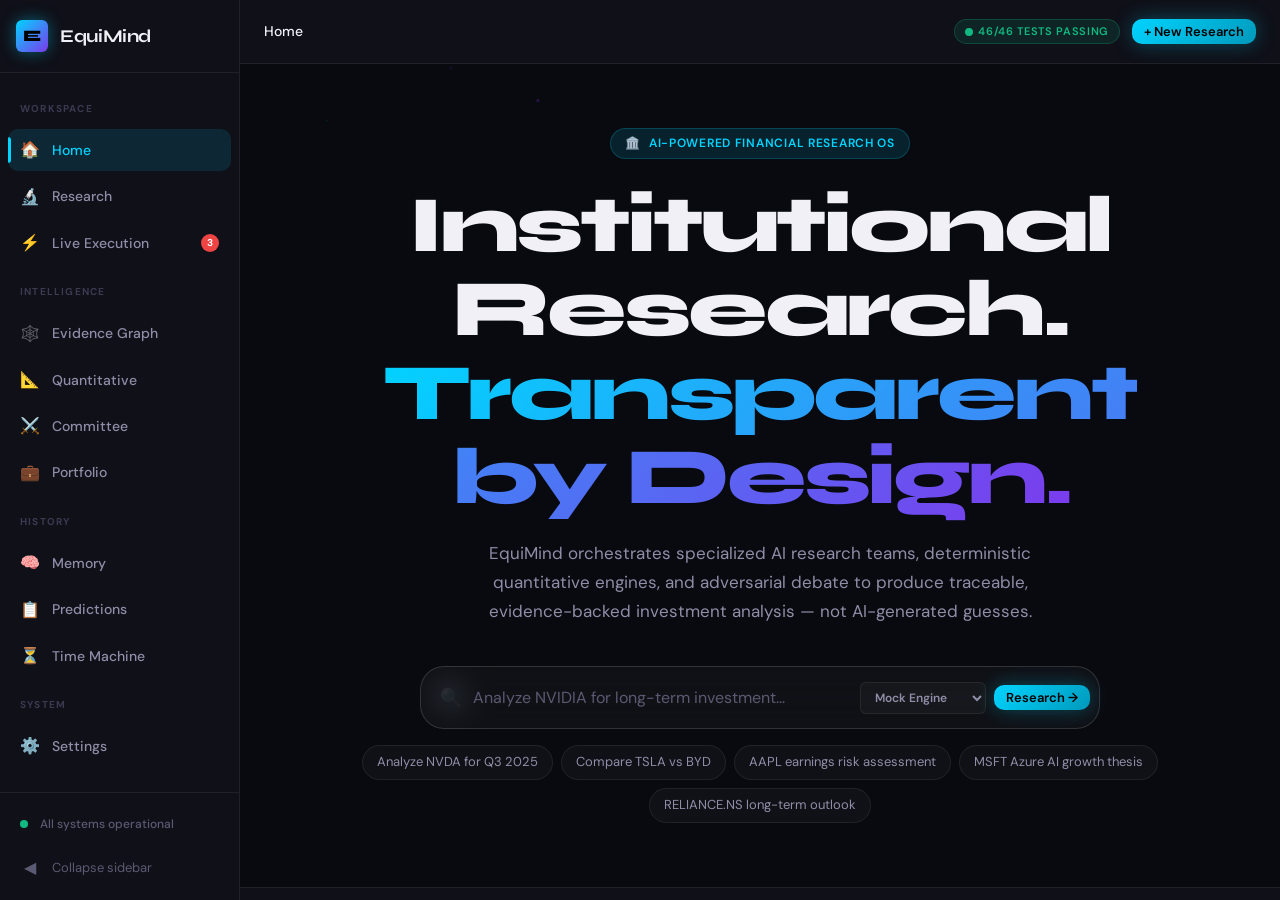
==== commit abdfe058: "feat: real data integration (yfinance + SEC EDGAR), C++ performance core (pybind11), prediction accu" ====
--- a/web/index.html
+++ b/web/index.html
@@ -473,6 +473,7 @@
 <div id="toast-container" class="toast-container" role="status" aria-live="polite"></div>
 
 <!-- JS -->
+<script src="js/api-client.js"></script>
 <script src="js/nav.js"></script>
 <script>
   // ── Search interaction ──
